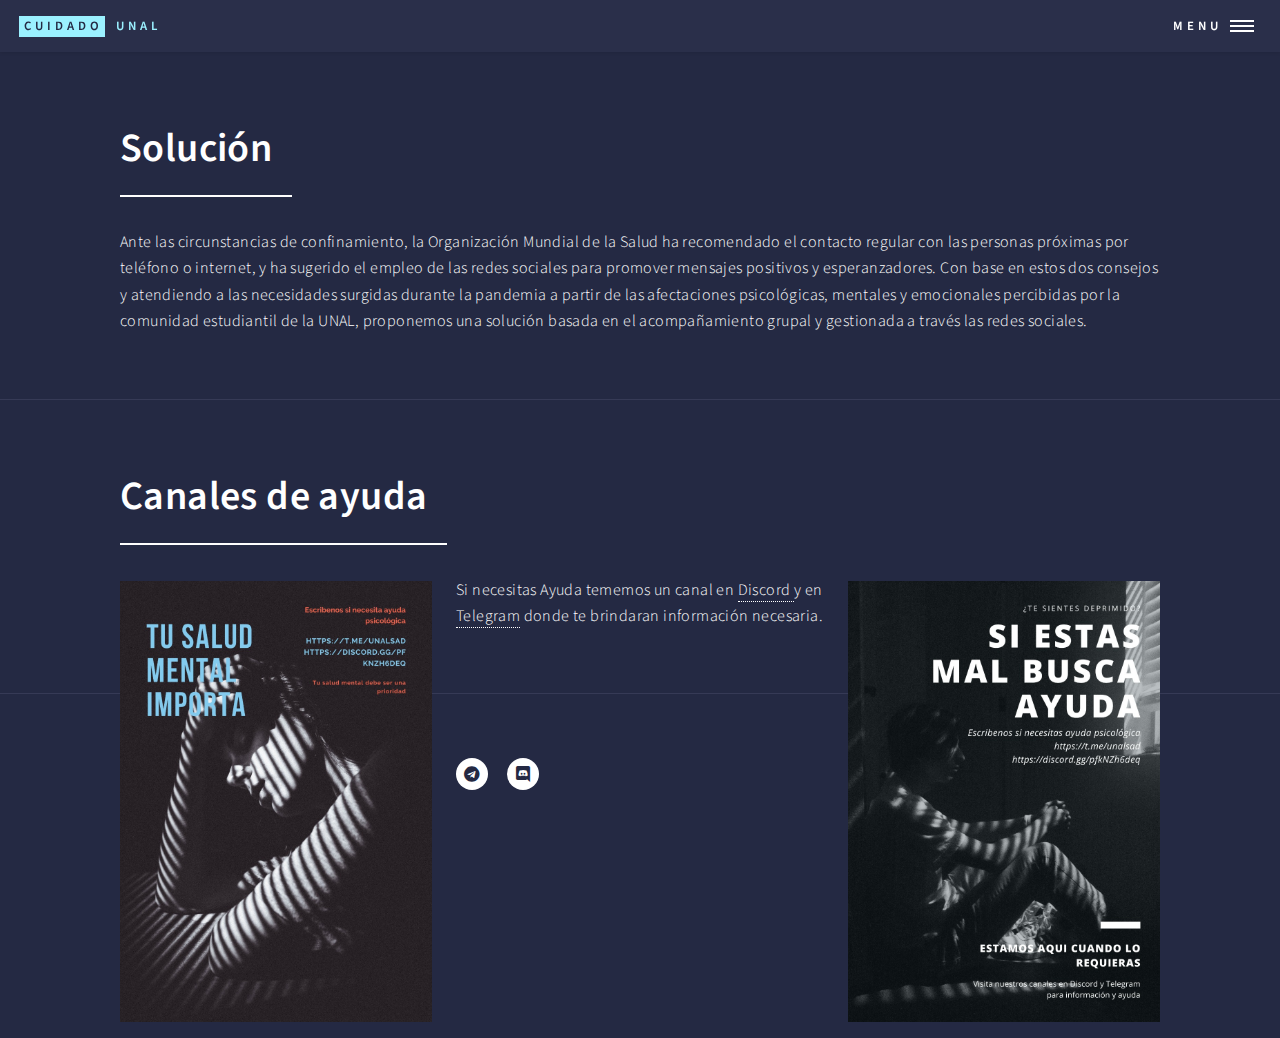
==== Canales.html @ 755522c3 "hola" ====
<!DOCTYPE html>
<!--
	Forty by HTML5 UP
	html5up.net | @ajlkn
	Free for personal and commercial use under the CCA 3.0 license (html5up.net/license)
-->
<html>
  <head>
    <title>Solución</title>
    <meta charset="utf-8" />
    <meta
      name="viewport"
      content="width=device-width, initial-scale=1, user-scalable=no"
    />
    <link rel="stylesheet" href="assets/css/main.css" />
    <noscript
      ><link rel="stylesheet" href="assets/css/noscript.css"
    /></noscript>
  </head>
  <body class="is-preload">
    <!-- Wrapper -->
    <div id="wrapper">
      <!-- Header -->
      <header id="header">
		<a href="index.html" class="logo"
		><strong>Cuidado</strong> <span>Unal</span></a
	  >
        <nav>
          <a href="#menu">Menu</a>
        </nav>
      </header>

        <!-- Menu -->
		<nav id="menu">
			<ul class="links">
			  <ul class="links">
				<li><a href="index.html">Inicio</a></li>
				<li><a href="proyecto.html">Proyecto</a></li>
				<li><a href="Practicas.html">Buenas Practicas</a></li>
				<li><a href="Canales.html">Canales de Ayuda</a></li>
				<li><a href="Infografias.html">Infografias</a></li>
			  </ul>
			</ul>
		  </nav>

      <!-- Main -->
      <div id="main" class="alt">


		
						<!-- One -->
						<section id="one">
							<div class="inner">
								<header class="major">
									<h1>Solución</h1>
								</header>
								
								<p>Ante las circunstancias de confinamiento, la Organización Mundial de la Salud ha recomendado el contacto regular con las personas próximas por teléfono o internet, y ha sugerido el empleo de las redes sociales para promover mensajes positivos y esperanzadores. Con base en estos dos consejos y atendiendo a las necesidades surgidas durante la pandemia a partir de las afectaciones psicológicas, mentales y emocionales percibidas por la comunidad estudiantil de la UNAL, proponemos una solución basada en el acompañamiento grupal y gestionada a través las redes sociales.</p>
							
							</div>
						</section>
        <!-- One -->
        <section id="one">
          <div class="inner">
            <header class="major">
              <h1>Canales de ayuda</h1>
            </header>
				<span class="image left"
				  ><img src="images/canal1.jpeg" alt=""
				/></span>
				<span class="image right"
				  ><img src="images/canal2.jpeg" alt=""
				/></span>
			
			
            <p>
             Si necesitas Ayuda tememos un canal en  <a href="https://discord.gg/pfkNZh6deq">Discord </a>y en <a href="https://t.me/unalsad "">Telegram</a>  donde te brindaran información necesaria.
            </p>
		</div>
		</section>
      </div>

      <!-- Footer -->
      <footer id="footer">
        <div class="inner">
          <ul class="icons">
            <li>
              <a href="https://t.me/unalsad" class="icon brands alt fa-telegram"
                ><span class="label">Telegram/span></a
              >
            </li>
            <li>
              <a href="https://discord.gg/pfkNZh6deq" class="icon brands alt fa-discord"
                ><span class="label">fa-discord</span></a
              >
            </li>
           
          </ul>
          
        </div>
      </footer>


    <!-- Scripts -->
    <script src="assets/js/jquery.min.js"></script>
    <script src="assets/js/jquery.scrolly.min.js"></script>
    <script src="assets/js/jquery.scrollex.min.js"></script>
    <script src="assets/js/browser.min.js"></script>
    <script src="assets/js/breakpoints.min.js"></script>
    <script src="assets/js/util.js"></script>
    <script src="assets/js/main.js"></script>
  </body>
</html>
---- assets/css/main.css ----
@import url(fontawesome-all.min.css);
@import url("https://fonts.googleapis.com/css?family=Source+Sans+Pro:300,300italic,600,600italic");

/*
	Forty by HTML5 UP
	html5up.net | @ajlkn
	Free for personal and commercial use under the CCA 3.0 license (html5up.net/license)
*/

html,
body,
div,
span,
applet,
object,
iframe,
h1,
h2,
h3,
h4,
h5,
h6,
p,
blockquote,
pre,
a,
abbr,
acronym,
address,
big,
cite,
code,
del,
dfn,
em,
img,
ins,
kbd,
q,
s,
samp,
small,
strike,
strong,
sub,
sup,
tt,
var,
b,
u,
i,
center,
dl,
dt,
dd,
ol,
ul,
li,
fieldset,
form,
label,
legend,
table,
caption,
tbody,
tfoot,
thead,
tr,
th,
td,
article,
aside,
canvas,
details,
embed,
figure,
figcaption,
footer,
header,
hgroup,
menu,
nav,
output,
ruby,
section,
summary,
time,
mark,
audio,
video {
  margin: 0;
  padding: 0;
  border: 0;
  font-size: 100%;
  font: inherit;
  vertical-align: baseline;
}

article,
aside,
details,
figcaption,
figure,
footer,
header,
hgroup,
menu,
nav,
section {
  display: block;
}

body {
  line-height: 1;
}

ol,
ul {
  list-style: none;
}

blockquote,
q {
  quotes: none;
}

blockquote:before,
blockquote:after,
q:before,
q:after {
  content: "";
  content: none;
}

table {
  border-collapse: collapse;
  border-spacing: 0;
}

body {
  -webkit-text-size-adjust: none;
}

mark {
  background-color: transparent;
  color: inherit;
}

input::-moz-focus-inner {
  border: 0;
  padding: 0;
}

input,
select,
textarea {
  -moz-appearance: none;
  -webkit-appearance: none;
  -ms-appearance: none;
  appearance: none;
}

/* Basic */

@-ms-viewport {
  width: device-width;
}

body {
  -ms-overflow-style: scrollbar;
}

@media screen and (max-width: 480px) {
  html,
  body {
    min-width: 320px;
  }
}

html {
  box-sizing: border-box;
}

*,
*:before,
*:after {
  box-sizing: inherit;
}

body {
  background: #242943;
}

body.is-preload *,
body.is-preload *:before,
body.is-preload *:after {
  -moz-animation: none !important;
  -webkit-animation: none !important;
  -ms-animation: none !important;
  animation: none !important;
  -moz-transition: none !important;
  -webkit-transition: none !important;
  -ms-transition: none !important;
  transition: none !important;
}

/* Type */

body,
input,
select,
textarea {
  color: #ffffff;
  font-family: "Source Sans Pro", Helvetica, sans-serif;
  font-size: 17pt;
  font-weight: 300;
  letter-spacing: 0.025em;
  line-height: 1.65;
}

@media screen and (max-width: 1680px) {
  body,
  input,
  select,
  textarea {
    font-size: 14pt;
  }
}

@media screen and (max-width: 1280px) {
  body,
  input,
  select,
  textarea {
    font-size: 12pt;
  }
}

@media screen and (max-width: 360px) {
  body,
  input,
  select,
  textarea {
    font-size: 11pt;
  }
}

a {
  -moz-transition: color 0.2s ease-in-out, border-bottom-color 0.2s ease-in-out;
  -webkit-transition: color 0.2s ease-in-out,
    border-bottom-color 0.2s ease-in-out;
  -ms-transition: color 0.2s ease-in-out, border-bottom-color 0.2s ease-in-out;
  transition: color 0.2s ease-in-out, border-bottom-color 0.2s ease-in-out;
  border-bottom: dotted 1px;
  color: inherit;
  text-decoration: none;
}

a:hover {
  border-bottom-color: transparent;
  color: #9bf1ff !important;
}

a:active {
  color: #53e3fb !important;
}

strong,
b {
  color: #ffffff;
  font-weight: 600;
}

em,
i {
  font-style: italic;
}

p {
  margin: 0 0 2em 0;
}

h1,
h2,
h3,
h4,
h5,
h6 {
  color: #ffffff;
  font-weight: 600;
  line-height: 1.65;
  margin: 0 0 1em 0;
}

h1 a,
h2 a,
h3 a,
h4 a,
h5 a,
h6 a {
  color: inherit;
  border-bottom: 0;
}

h1 {
  font-size: 2.5em;
}

h2 {
  font-size: 1.75em;
}

h3 {
  font-size: 1.35em;
}

h4 {
  font-size: 1.1em;
}

h5 {
  font-size: 0.9em;
}

h6 {
  font-size: 0.7em;
}

@media screen and (max-width: 736px) {
  h1 {
    font-size: 2em;
  }

  h2 {
    font-size: 1.5em;
  }

  h3 {
    font-size: 1.25em;
  }
}

sub {
  font-size: 0.8em;
  position: relative;
  top: 0.5em;
}

sup {
  font-size: 0.8em;
  position: relative;
  top: -0.5em;
}

blockquote {
  border-left: solid 4px rgba(212, 212, 255, 0.1);
  font-style: italic;
  margin: 0 0 2em 0;
  padding: 0.5em 0 0.5em 2em;
}

code {
  background: rgba(212, 212, 255, 0.035);
  font-family: "Courier New", monospace;
  font-size: 0.9em;
  margin: 0 0.25em;
  padding: 0.25em 0.65em;
}

pre {
  -webkit-overflow-scrolling: touch;
  font-family: "Courier New", monospace;
  font-size: 0.9em;
  margin: 0 0 2em 0;
}

pre code {
  display: block;
  line-height: 1.75;
  padding: 1em 1.5em;
  overflow-x: auto;
}

hr {
  border: 0;
  border-bottom: solid 1px rgba(212, 212, 255, 0.1);
  margin: 2em 0;
}

hr.major {
  margin: 3em 0;
}

.align-left {
  text-align: left;
}

.align-center {
  text-align: center;
}

.align-right {
  text-align: right;
}

/* Row */

.row {
  display: flex;
  flex-wrap: wrap;
  box-sizing: border-box;
  align-items: stretch;
}

.row > * {
  box-sizing: border-box;
}

.row.gtr-uniform > * > :last-child {
  margin-bottom: 0;
}

.row.aln-left {
  justify-content: flex-start;
}

.row.aln-center {
  justify-content: center;
}

.row.aln-right {
  justify-content: flex-end;
}

.row.aln-top {
  align-items: flex-start;
}

.row.aln-middle {
  align-items: center;
}

.row.aln-bottom {
  align-items: flex-end;
}

.row > .imp {
  order: -1;
}

.row > .col-1 {
  width: 8.33333%;
}

.row > .off-1 {
  margin-left: 8.33333%;
}

.row > .col-2 {
  width: 16.66667%;
}

.row > .off-2 {
  margin-left: 16.66667%;
}

.row > .col-3 {
  width: 25%;
}

.row > .off-3 {
  margin-left: 25%;
}

.row > .col-4 {
  width: 33.33333%;
}

.row > .off-4 {
  margin-left: 33.33333%;
}

.row > .col-5 {
  width: 41.66667%;
}

.row > .off-5 {
  margin-left: 41.66667%;
}

.row > .col-6 {
  width: 50%;
}

.row > .off-6 {
  margin-left: 50%;
}

.row > .col-7 {
  width: 58.33333%;
}

.row > .off-7 {
  margin-left: 58.33333%;
}

.row > .col-8 {
  width: 66.66667%;
}

.row > .off-8 {
  margin-left: 66.66667%;
}

.row > .col-9 {
  width: 75%;
}

.row > .off-9 {
  margin-left: 75%;
}

.row > .col-10 {
  width: 83.33333%;
}

.row > .off-10 {
  margin-left: 83.33333%;
}

.row > .col-11 {
  width: 91.66667%;
}

.row > .off-11 {
  margin-left: 91.66667%;
}

.row > .col-12 {
  width: 100%;
}

.row > .off-12 {
  margin-left: 100%;
}

.row.gtr-0 {
  margin-top: 0;
  margin-left: 0em;
}

.row.gtr-0 > * {
  padding: 0 0 0 0em;
}

.row.gtr-0.gtr-uniform {
  margin-top: 0em;
}

.row.gtr-0.gtr-uniform > * {
  padding-top: 0em;
}

.row.gtr-25 {
  margin-top: 0;
  margin-left: -0.5em;
}

.row.gtr-25 > * {
  padding: 0 0 0 0.5em;
}

.row.gtr-25.gtr-uniform {
  margin-top: -0.5em;
}

.row.gtr-25.gtr-uniform > * {
  padding-top: 0.5em;
}

.row.gtr-50 {
  margin-top: 0;
  margin-left: -1em;
}

.row.gtr-50 > * {
  padding: 0 0 0 1em;
}

.row.gtr-50.gtr-uniform {
  margin-top: -1em;
}

.row.gtr-50.gtr-uniform > * {
  padding-top: 1em;
}

.row {
  margin-top: 0;
  margin-left: -2em;
}

.row > * {
  padding: 0 0 0 2em;
}

.row.gtr-uniform {
  margin-top: -2em;
}

.row.gtr-uniform > * {
  padding-top: 2em;
}

.row.gtr-150 {
  margin-top: 0;
  margin-left: -3em;
}

.row.gtr-150 > * {
  padding: 0 0 0 3em;
}

.row.gtr-150.gtr-uniform {
  margin-top: -3em;
}

.row.gtr-150.gtr-uniform > * {
  padding-top: 3em;
}

.row.gtr-200 {
  margin-top: 0;
  margin-left: -4em;
}

.row.gtr-200 > * {
  padding: 0 0 0 4em;
}

.row.gtr-200.gtr-uniform {
  margin-top: -4em;
}

.row.gtr-200.gtr-uniform > * {
  padding-top: 4em;
}

@media screen and (max-width: 1680px) {
  .row {
    display: flex;
    flex-wrap: wrap;
    box-sizing: border-box;
    align-items: stretch;
  }

  .row > * {
    box-sizing: border-box;
  }

  .row.gtr-uniform > * > :last-child {
    margin-bottom: 0;
  }

  .row.aln-left {
    justify-content: flex-start;
  }

  .row.aln-center {
    justify-content: center;
  }

  .row.aln-right {
    justify-content: flex-end;
  }

  .row.aln-top {
    align-items: flex-start;
  }

  .row.aln-middle {
    align-items: center;
  }

  .row.aln-bottom {
    align-items: flex-end;
  }

  .row > .imp-xlarge {
    order: -1;
  }

  .row > .col-1-xlarge {
    width: 8.33333%;
  }

  .row > .off-1-xlarge {
    margin-left: 8.33333%;
  }

  .row > .col-2-xlarge {
    width: 16.66667%;
  }

  .row > .off-2-xlarge {
    margin-left: 16.66667%;
  }

  .row > .col-3-xlarge {
    width: 25%;
  }

  .row > .off-3-xlarge {
    margin-left: 25%;
  }

  .row > .col-4-xlarge {
    width: 33.33333%;
  }

  .row > .off-4-xlarge {
    margin-left: 33.33333%;
  }

  .row > .col-5-xlarge {
    width: 41.66667%;
  }

  .row > .off-5-xlarge {
    margin-left: 41.66667%;
  }

  .row > .col-6-xlarge {
    width: 50%;
  }

  .row > .off-6-xlarge {
    margin-left: 50%;
  }

  .row > .col-7-xlarge {
    width: 58.33333%;
  }

  .row > .off-7-xlarge {
    margin-left: 58.33333%;
  }

  .row > .col-8-xlarge {
    width: 66.66667%;
  }

  .row > .off-8-xlarge {
    margin-left: 66.66667%;
  }

  .row > .col-9-xlarge {
    width: 75%;
  }

  .row > .off-9-xlarge {
    margin-left: 75%;
  }

  .row > .col-10-xlarge {
    width: 83.33333%;
  }

  .row > .off-10-xlarge {
    margin-left: 83.33333%;
  }

  .row > .col-11-xlarge {
    width: 91.66667%;
  }

  .row > .off-11-xlarge {
    margin-left: 91.66667%;
  }

  .row > .col-12-xlarge {
    width: 100%;
  }

  .row > .off-12-xlarge {
    margin-left: 100%;
  }

  .row.gtr-0 {
    margin-top: 0;
    margin-left: 0em;
  }

  .row.gtr-0 > * {
    padding: 0 0 0 0em;
  }

  .row.gtr-0.gtr-uniform {
    margin-top: 0em;
  }

  .row.gtr-0.gtr-uniform > * {
    padding-top: 0em;
  }

  .row.gtr-25 {
    margin-top: 0;
    margin-left: -0.5em;
  }

  .row.gtr-25 > * {
    padding: 0 0 0 0.5em;
  }

  .row.gtr-25.gtr-uniform {
    margin-top: -0.5em;
  }

  .row.gtr-25.gtr-uniform > * {
    padding-top: 0.5em;
  }

  .row.gtr-50 {
    margin-top: 0;
    margin-left: -1em;
  }

  .row.gtr-50 > * {
    padding: 0 0 0 1em;
  }

  .row.gtr-50.gtr-uniform {
    margin-top: -1em;
  }

  .row.gtr-50.gtr-uniform > * {
    padding-top: 1em;
  }

  .row {
    margin-top: 0;
    margin-left: -2em;
  }

  .row > * {
    padding: 0 0 0 2em;
  }

  .row.gtr-uniform {
    margin-top: -2em;
  }

  .row.gtr-uniform > * {
    padding-top: 2em;
  }

  .row.gtr-150 {
    margin-top: 0;
    margin-left: -3em;
  }

  .row.gtr-150 > * {
    padding: 0 0 0 3em;
  }

  .row.gtr-150.gtr-uniform {
    margin-top: -3em;
  }

  .row.gtr-150.gtr-uniform > * {
    padding-top: 3em;
  }

  .row.gtr-200 {
    margin-top: 0;
    margin-left: -4em;
  }

  .row.gtr-200 > * {
    padding: 0 0 0 4em;
  }

  .row.gtr-200.gtr-uniform {
    margin-top: -4em;
  }

  .row.gtr-200.gtr-uniform > * {
    padding-top: 4em;
  }
}

@media screen and (max-width: 1280px) {
  .row {
    display: flex;
    flex-wrap: wrap;
    box-sizing: border-box;
    align-items: stretch;
  }

  .row > * {
    box-sizing: border-box;
  }

  .row.gtr-uniform > * > :last-child {
    margin-bottom: 0;
  }

  .row.aln-left {
    justify-content: flex-start;
  }

  .row.aln-center {
    justify-content: center;
  }

  .row.aln-right {
    justify-content: flex-end;
  }

  .row.aln-top {
    align-items: flex-start;
  }

  .row.aln-middle {
    align-items: center;
  }

  .row.aln-bottom {
    align-items: flex-end;
  }

  .row > .imp-large {
    order: -1;
  }

  .row > .col-1-large {
    width: 8.33333%;
  }

  .row > .off-1-large {
    margin-left: 8.33333%;
  }

  .row > .col-2-large {
    width: 16.66667%;
  }

  .row > .off-2-large {
    margin-left: 16.66667%;
  }

  .row > .col-3-large {
    width: 25%;
  }

  .row > .off-3-large {
    margin-left: 25%;
  }

  .row > .col-4-large {
    width: 33.33333%;
  }

  .row > .off-4-large {
    margin-left: 33.33333%;
  }

  .row > .col-5-large {
    width: 41.66667%;
  }

  .row > .off-5-large {
    margin-left: 41.66667%;
  }

  .row > .col-6-large {
    width: 50%;
  }

  .row > .off-6-large {
    margin-left: 50%;
  }

  .row > .col-7-large {
    width: 58.33333%;
  }

  .row > .off-7-large {
    margin-left: 58.33333%;
  }

  .row > .col-8-large {
    width: 66.66667%;
  }

  .row > .off-8-large {
    margin-left: 66.66667%;
  }

  .row > .col-9-large {
    width: 75%;
  }

  .row > .off-9-large {
    margin-left: 75%;
  }

  .row > .col-10-large {
    width: 83.33333%;
  }

  .row > .off-10-large {
    margin-left: 83.33333%;
  }

  .row > .col-11-large {
    width: 91.66667%;
  }

  .row > .off-11-large {
    margin-left: 91.66667%;
  }

  .row > .col-12-large {
    width: 100%;
  }

  .row > .off-12-large {
    margin-left: 100%;
  }

  .row.gtr-0 {
    margin-top: 0;
    margin-left: 0em;
  }

  .row.gtr-0 > * {
    padding: 0 0 0 0em;
  }

  .row.gtr-0.gtr-uniform {
    margin-top: 0em;
  }

  .row.gtr-0.gtr-uniform > * {
    padding-top: 0em;
  }

  .row.gtr-25 {
    margin-top: 0;
    margin-left: -0.375em;
  }

  .row.gtr-25 > * {
    padding: 0 0 0 0.375em;
  }

  .row.gtr-25.gtr-uniform {
    margin-top: -0.375em;
  }

  .row.gtr-25.gtr-uniform > * {
    padding-top: 0.375em;
  }

  .row.gtr-50 {
    margin-top: 0;
    margin-left: -0.75em;
  }

  .row.gtr-50 > * {
    padding: 0 0 0 0.75em;
  }

  .row.gtr-50.gtr-uniform {
    margin-top: -0.75em;
  }

  .row.gtr-50.gtr-uniform > * {
    padding-top: 0.75em;
  }

  .row {
    margin-top: 0;
    margin-left: -1.5em;
  }

  .row > * {
    padding: 0 0 0 1.5em;
  }

  .row.gtr-uniform {
    margin-top: -1.5em;
  }

  .row.gtr-uniform > * {
    padding-top: 1.5em;
  }

  .row.gtr-150 {
    margin-top: 0;
    margin-left: -2.25em;
  }

  .row.gtr-150 > * {
    padding: 0 0 0 2.25em;
  }

  .row.gtr-150.gtr-uniform {
    margin-top: -2.25em;
  }

  .row.gtr-150.gtr-uniform > * {
    padding-top: 2.25em;
  }

  .row.gtr-200 {
    margin-top: 0;
    margin-left: -3em;
  }

  .row.gtr-200 > * {
    padding: 0 0 0 3em;
  }

  .row.gtr-200.gtr-uniform {
    margin-top: -3em;
  }

  .row.gtr-200.gtr-uniform > * {
    padding-top: 3em;
  }
}

@media screen and (max-width: 980px) {
  .row {
    display: flex;
    flex-wrap: wrap;
    box-sizing: border-box;
    align-items: stretch;
  }

  .row > * {
    box-sizing: border-box;
  }

  .row.gtr-uniform > * > :last-child {
    margin-bottom: 0;
  }

  .row.aln-left {
    justify-content: flex-start;
  }

  .row.aln-center {
    justify-content: center;
  }

  .row.aln-right {
    justify-content: flex-end;
  }

  .row.aln-top {
    align-items: flex-start;
  }

  .row.aln-middle {
    align-items: center;
  }

  .row.aln-bottom {
    align-items: flex-end;
  }

  .row > .imp-medium {
    order: -1;
  }

  .row > .col-1-medium {
    width: 8.33333%;
  }

  .row > .off-1-medium {
    margin-left: 8.33333%;
  }

  .row > .col-2-medium {
    width: 16.66667%;
  }

  .row > .off-2-medium {
    margin-left: 16.66667%;
  }

  .row > .col-3-medium {
    width: 25%;
  }

  .row > .off-3-medium {
    margin-left: 25%;
  }

  .row > .col-4-medium {
    width: 33.33333%;
  }

  .row > .off-4-medium {
    margin-left: 33.33333%;
  }

  .row > .col-5-medium {
    width: 41.66667%;
  }

  .row > .off-5-medium {
    margin-left: 41.66667%;
  }

  .row > .col-6-medium {
    width: 50%;
  }

  .row > .off-6-medium {
    margin-left: 50%;
  }

  .row > .col-7-medium {
    width: 58.33333%;
  }

  .row > .off-7-medium {
    margin-left: 58.33333%;
  }

  .row > .col-8-medium {
    width: 66.66667%;
  }

  .row > .off-8-medium {
    margin-left: 66.66667%;
  }

  .row > .col-9-medium {
    width: 75%;
  }

  .row > .off-9-medium {
    margin-left: 75%;
  }

  .row > .col-10-medium {
    width: 83.33333%;
  }

  .row > .off-10-medium {
    margin-left: 83.33333%;
  }

  .row > .col-11-medium {
    width: 91.66667%;
  }

  .row > .off-11-medium {
    margin-left: 91.66667%;
  }

  .row > .col-12-medium {
    width: 100%;
  }

  .row > .off-12-medium {
    margin-left: 100%;
  }

  .row.gtr-0 {
    margin-top: 0;
    margin-left: 0em;
  }

  .row.gtr-0 > * {
    padding: 0 0 0 0em;
  }

  .row.gtr-0.gtr-uniform {
    margin-top: 0em;
  }

  .row.gtr-0.gtr-uniform > * {
    padding-top: 0em;
  }

  .row.gtr-25 {
    margin-top: 0;
    margin-left: -0.375em;
  }

  .row.gtr-25 > * {
    padding: 0 0 0 0.375em;
  }

  .row.gtr-25.gtr-uniform {
    margin-top: -0.375em;
  }

  .row.gtr-25.gtr-uniform > * {
    padding-top: 0.375em;
  }

  .row.gtr-50 {
    margin-top: 0;
    margin-left: -0.75em;
  }

  .row.gtr-50 > * {
    padding: 0 0 0 0.75em;
  }

  .row.gtr-50.gtr-uniform {
    margin-top: -0.75em;
  }

  .row.gtr-50.gtr-uniform > * {
    padding-top: 0.75em;
  }

  .row {
    margin-top: 0;
    margin-left: -1.5em;
  }

  .row > * {
    padding: 0 0 0 1.5em;
  }

  .row.gtr-uniform {
    margin-top: -1.5em;
  }

  .row.gtr-uniform > * {
    padding-top: 1.5em;
  }

  .row.gtr-150 {
    margin-top: 0;
    margin-left: -2.25em;
  }

  .row.gtr-150 > * {
    padding: 0 0 0 2.25em;
  }

  .row.gtr-150.gtr-uniform {
    margin-top: -2.25em;
  }

  .row.gtr-150.gtr-uniform > * {
    padding-top: 2.25em;
  }

  .row.gtr-200 {
    margin-top: 0;
    margin-left: -3em;
  }

  .row.gtr-200 > * {
    padding: 0 0 0 3em;
  }

  .row.gtr-200.gtr-uniform {
    margin-top: -3em;
  }

  .row.gtr-200.gtr-uniform > * {
    padding-top: 3em;
  }
}

@media screen and (max-width: 736px) {
  .row {
    display: flex;
    flex-wrap: wrap;
    box-sizing: border-box;
    align-items: stretch;
  }

  .row > * {
    box-sizing: border-box;
  }

  .row.gtr-uniform > * > :last-child {
    margin-bottom: 0;
  }

  .row.aln-left {
    justify-content: flex-start;
  }

  .row.aln-center {
    justify-content: center;
  }

  .row.aln-right {
    justify-content: flex-end;
  }

  .row.aln-top {
    align-items: flex-start;
  }

  .row.aln-middle {
    align-items: center;
  }

  .row.aln-bottom {
    align-items: flex-end;
  }

  .row > .imp-small {
    order: -1;
  }

  .row > .col-1-small {
    width: 8.33333%;
  }

  .row > .off-1-small {
    margin-left: 8.33333%;
  }

  .row > .col-2-small {
    width: 16.66667%;
  }

  .row > .off-2-small {
    margin-left: 16.66667%;
  }

  .row > .col-3-small {
    width: 25%;
  }

  .row > .off-3-small {
    margin-left: 25%;
  }

  .row > .col-4-small {
    width: 33.33333%;
  }

  .row > .off-4-small {
    margin-left: 33.33333%;
  }

  .row > .col-5-small {
    width: 41.66667%;
  }

  .row > .off-5-small {
    margin-left: 41.66667%;
  }

  .row > .col-6-small {
    width: 50%;
  }

  .row > .off-6-small {
    margin-left: 50%;
  }

  .row > .col-7-small {
    width: 58.33333%;
  }

  .row > .off-7-small {
    margin-left: 58.33333%;
  }

  .row > .col-8-small {
    width: 66.66667%;
  }

  .row > .off-8-small {
    margin-left: 66.66667%;
  }

  .row > .col-9-small {
    width: 75%;
  }

  .row > .off-9-small {
    margin-left: 75%;
  }

  .row > .col-10-small {
    width: 83.33333%;
  }

  .row > .off-10-small {
    margin-left: 83.33333%;
  }

  .row > .col-11-small {
    width: 91.66667%;
  }

  .row > .off-11-small {
    margin-left: 91.66667%;
  }

  .row > .col-12-small {
    width: 100%;
  }

  .row > .off-12-small {
    margin-left: 100%;
  }

  .row.gtr-0 {
    margin-top: 0;
    margin-left: 0em;
  }

  .row.gtr-0 > * {
    padding: 0 0 0 0em;
  }

  .row.gtr-0.gtr-uniform {
    margin-top: 0em;
  }

  .row.gtr-0.gtr-uniform > * {
    padding-top: 0em;
  }

  .row.gtr-25 {
    margin-top: 0;
    margin-left: -0.3125em;
  }

  .row.gtr-25 > * {
    padding: 0 0 0 0.3125em;
  }

  .row.gtr-25.gtr-uniform {
    margin-top: -0.3125em;
  }

  .row.gtr-25.gtr-uniform > * {
    padding-top: 0.3125em;
  }

  .row.gtr-50 {
    margin-top: 0;
    margin-left: -0.625em;
  }

  .row.gtr-50 > * {
    padding: 0 0 0 0.625em;
  }

  .row.gtr-50.gtr-uniform {
    margin-top: -0.625em;
  }

  .row.gtr-50.gtr-uniform > * {
    padding-top: 0.625em;
  }

  .row {
    margin-top: 0;
    margin-left: -1.25em;
  }

  .row > * {
    padding: 0 0 0 1.25em;
  }

  .row.gtr-uniform {
    margin-top: -1.25em;
  }

  .row.gtr-uniform > * {
    padding-top: 1.25em;
  }

  .row.gtr-150 {
    margin-top: 0;
    margin-left: -1.875em;
  }

  .row.gtr-150 > * {
    padding: 0 0 0 1.875em;
  }

  .row.gtr-150.gtr-uniform {
    margin-top: -1.875em;
  }

  .row.gtr-150.gtr-uniform > * {
    padding-top: 1.875em;
  }

  .row.gtr-200 {
    margin-top: 0;
    margin-left: -2.5em;
  }

  .row.gtr-200 > * {
    padding: 0 0 0 2.5em;
  }

  .row.gtr-200.gtr-uniform {
    margin-top: -2.5em;
  }

  .row.gtr-200.gtr-uniform > * {
    padding-top: 2.5em;
  }
}

@media screen and (max-width: 480px) {
  .row {
    display: flex;
    flex-wrap: wrap;
    box-sizing: border-box;
    align-items: stretch;
  }

  .row > * {
    box-sizing: border-box;
  }

  .row.gtr-uniform > * > :last-child {
    margin-bottom: 0;
  }

  .row.aln-left {
    justify-content: flex-start;
  }

  .row.aln-center {
    justify-content: center;
  }

  .row.aln-right {
    justify-content: flex-end;
  }

  .row.aln-top {
    align-items: flex-start;
  }

  .row.aln-middle {
    align-items: center;
  }

  .row.aln-bottom {
    align-items: flex-end;
  }

  .row > .imp-xsmall {
    order: -1;
  }

  .row > .col-1-xsmall {
    width: 8.33333%;
  }

  .row > .off-1-xsmall {
    margin-left: 8.33333%;
  }

  .row > .col-2-xsmall {
    width: 16.66667%;
  }

  .row > .off-2-xsmall {
    margin-left: 16.66667%;
  }

  .row > .col-3-xsmall {
    width: 25%;
  }

  .row > .off-3-xsmall {
    margin-left: 25%;
  }

  .row > .col-4-xsmall {
    width: 33.33333%;
  }

  .row > .off-4-xsmall {
    margin-left: 33.33333%;
  }

  .row > .col-5-xsmall {
    width: 41.66667%;
  }

  .row > .off-5-xsmall {
    margin-left: 41.66667%;
  }

  .row > .col-6-xsmall {
    width: 50%;
  }

  .row > .off-6-xsmall {
    margin-left: 50%;
  }

  .row > .col-7-xsmall {
    width: 58.33333%;
  }

  .row > .off-7-xsmall {
    margin-left: 58.33333%;
  }

  .row > .col-8-xsmall {
    width: 66.66667%;
  }

  .row > .off-8-xsmall {
    margin-left: 66.66667%;
  }

  .row > .col-9-xsmall {
    width: 75%;
  }

  .row > .off-9-xsmall {
    margin-left: 75%;
  }

  .row > .col-10-xsmall {
    width: 83.33333%;
  }

  .row > .off-10-xsmall {
    margin-left: 83.33333%;
  }

  .row > .col-11-xsmall {
    width: 91.66667%;
  }

  .row > .off-11-xsmall {
    margin-left: 91.66667%;
  }

  .row > .col-12-xsmall {
    width: 100%;
  }

  .row > .off-12-xsmall {
    margin-left: 100%;
  }

  .row.gtr-0 {
    margin-top: 0;
    margin-left: 0em;
  }

  .row.gtr-0 > * {
    padding: 0 0 0 0em;
  }

  .row.gtr-0.gtr-uniform {
    margin-top: 0em;
  }

  .row.gtr-0.gtr-uniform > * {
    padding-top: 0em;
  }

  .row.gtr-25 {
    margin-top: 0;
    margin-left: -0.3125em;
  }

  .row.gtr-25 > * {
    padding: 0 0 0 0.3125em;
  }

  .row.gtr-25.gtr-uniform {
    margin-top: -0.3125em;
  }

  .row.gtr-25.gtr-uniform > * {
    padding-top: 0.3125em;
  }

  .row.gtr-50 {
    margin-top: 0;
    margin-left: -0.625em;
  }

  .row.gtr-50 > * {
    padding: 0 0 0 0.625em;
  }

  .row.gtr-50.gtr-uniform {
    margin-top: -0.625em;
  }

  .row.gtr-50.gtr-uniform > * {
    padding-top: 0.625em;
  }

  .row {
    margin-top: 0;
    margin-left: -1.25em;
  }

  .row > * {
    padding: 0 0 0 1.25em;
  }

  .row.gtr-uniform {
    margin-top: -1.25em;
  }

  .row.gtr-uniform > * {
    padding-top: 1.25em;
  }

  .row.gtr-150 {
    margin-top: 0;
    margin-left: -1.875em;
  }

  .row.gtr-150 > * {
    padding: 0 0 0 1.875em;
  }

  .row.gtr-150.gtr-uniform {
    margin-top: -1.875em;
  }

  .row.gtr-150.gtr-uniform > * {
    padding-top: 1.875em;
  }

  .row.gtr-200 {
    margin-top: 0;
    margin-left: -2.5em;
  }

  .row.gtr-200 > * {
    padding: 0 0 0 2.5em;
  }

  .row.gtr-200.gtr-uniform {
    margin-top: -2.5em;
  }

  .row.gtr-200.gtr-uniform > * {
    padding-top: 2.5em;
  }
}

/* Section/Article */

section.special,
article.special {
  text-align: center;
}

header.major {
  width: -moz-max-content;
  width: -webkit-max-content;
  width: -ms-max-content;
  width: max-content;
  margin-bottom: 2em;
}

header.major > :first-child {
  margin-bottom: 0;
  width: calc(100% + 0.5em);
}

header.major > :first-child:after {
  content: "";
  background-color: #ffffff;
  display: block;
  height: 2px;
  margin: 0.325em 0 0.5em 0;
  width: 100%;
}

header.major > p {
  font-size: 0.7em;
  font-weight: 600;
  letter-spacing: 0.25em;
  margin-bottom: 0;
  text-transform: uppercase;
}

body.is-ie header.major > :first-child:after {
  max-width: 9em;
}

body.is-ie header.major > h1:after {
  max-width: 100% !important;
}

@media screen and (max-width: 736px) {
  header.major > p br {
    display: none;
  }
}

/* Form */

form {
  margin: 0 0 2em 0;
}

form > :last-child {
  margin-bottom: 0;
}

form > .fields {
  display: -moz-flex;
  display: -webkit-flex;
  display: -ms-flex;
  display: flex;
  -moz-flex-wrap: wrap;
  -webkit-flex-wrap: wrap;
  -ms-flex-wrap: wrap;
  flex-wrap: wrap;
  width: calc(100% + 3em);
  margin: -1.5em 0 2em -1.5em;
}

form > .fields > .field {
  -moz-flex-grow: 0;
  -webkit-flex-grow: 0;
  -ms-flex-grow: 0;
  flex-grow: 0;
  -moz-flex-shrink: 0;
  -webkit-flex-shrink: 0;
  -ms-flex-shrink: 0;
  flex-shrink: 0;
  padding: 1.5em 0 0 1.5em;
  width: calc(100% - 1.5em);
}

form > .fields > .field.half {
  width: calc(50% - 0.75em);
}

form > .fields > .field.third {
  width: calc(100% / 3 - 0.5em);
}

form > .fields > .field.quarter {
  width: calc(25% - 0.375em);
}

@media screen and (max-width: 480px) {
  form > .fields {
    width: calc(100% + 3em);
    margin: -1.5em 0 2em -1.5em;
  }

  form > .fields > .field {
    padding: 1.5em 0 0 1.5em;
    width: calc(100% - 1.5em);
  }

  form > .fields > .field.half {
    width: calc(100% - 1.5em);
  }

  form > .fields > .field.third {
    width: calc(100% - 1.5em);
  }

  form > .fields > .field.quarter {
    width: calc(100% - 1.5em);
  }
}

label {
  color: #ffffff;
  display: block;
  font-size: 0.8em;
  font-weight: 600;
  letter-spacing: 0.25em;
  margin: 0 0 1em 0;
  text-transform: uppercase;
}

input[type="text"],
input[type="password"],
input[type="email"],
input[type="tel"],
input[type="search"],
input[type="url"],
select,
textarea {
  -moz-appearance: none;
  -webkit-appearance: none;
  -ms-appearance: none;
  appearance: none;
  background: rgba(212, 212, 255, 0.035);
  border: none;
  border-radius: 0;
  color: inherit;
  display: block;
  outline: 0;
  padding: 0 1em;
  text-decoration: none;
  width: 100%;
}

input[type="text"]:invalid,
input[type="password"]:invalid,
input[type="email"]:invalid,
input[type="tel"]:invalid,
input[type="search"]:invalid,
input[type="url"]:invalid,
select:invalid,
textarea:invalid {
  box-shadow: none;
}

input[type="text"]:focus,
input[type="password"]:focus,
input[type="email"]:focus,
input[type="tel"]:focus,
input[type="search"]:focus,
input[type="url"]:focus,
select:focus,
textarea:focus {
  border-color: #9bf1ff;
  box-shadow: 0 0 0 2px #9bf1ff;
}

select {
  background-image: url("data:image/svg+xml;charset=utf8,%3Csvg xmlns='http://www.w3.org/2000/svg' width='40' height='40' preserveAspectRatio='none' viewBox='0 0 40 40'%3E%3Cpath d='M9.4,12.3l10.4,10.4l10.4-10.4c0.2-0.2,0.5-0.4,0.9-0.4c0.3,0,0.6,0.1,0.9,0.4l3.3,3.3c0.2,0.2,0.4,0.5,0.4,0.9 c0,0.4-0.1,0.6-0.4,0.9L20.7,31.9c-0.2,0.2-0.5,0.4-0.9,0.4c-0.3,0-0.6-0.1-0.9-0.4L4.3,17.3c-0.2-0.2-0.4-0.5-0.4-0.9 c0-0.4,0.1-0.6,0.4-0.9l3.3-3.3c0.2-0.2,0.5-0.4,0.9-0.4S9.1,12.1,9.4,12.3z' fill='rgba(212, 212, 255, 0.1)' /%3E%3C/svg%3E");
  background-size: 1.25rem;
  background-repeat: no-repeat;
  background-position: calc(100% - 1rem) center;
  height: 2.75em;
  padding-right: 2.75em;
  text-overflow: ellipsis;
}

select option {
  color: #ffffff;
  background: #242943;
}

select:focus::-ms-value {
  background-color: transparent;
}

select::-ms-expand {
  display: none;
}

input[type="text"],
input[type="password"],
input[type="email"],
input[type="tel"],
input[type="search"],
input[type="url"],
select {
  height: 2.75em;
}

textarea {
  padding: 0.75em 1em;
}

input[type="checkbox"],
input[type="radio"] {
  -moz-appearance: none;
  -webkit-appearance: none;
  -ms-appearance: none;
  appearance: none;
  display: block;
  float: left;
  margin-right: -2em;
  opacity: 0;
  width: 1em;
  z-index: -1;
}

input[type="checkbox"] + label,
input[type="radio"] + label {
  text-decoration: none;
  color: #ffffff;
  cursor: pointer;
  display: inline-block;
  font-weight: 300;
  padding-left: 2.65em;
  padding-right: 0.75em;
  position: relative;
}

input[type="checkbox"] + label:before,
input[type="radio"] + label:before {
  -moz-osx-font-smoothing: grayscale;
  -webkit-font-smoothing: antialiased;
  display: inline-block;
  font-style: normal;
  font-variant: normal;
  text-rendering: auto;
  line-height: 1;
  text-transform: none !important;
  font-family: "Font Awesome 5 Free";
  font-weight: 900;
}

input[type="checkbox"] + label:before,
input[type="radio"] + label:before {
  background: rgba(212, 212, 255, 0.035);
  content: "";
  display: inline-block;
  font-size: 0.8em;
  height: 2.0625em;
  left: 0;
  letter-spacing: 0;
  line-height: 2.0625em;
  position: absolute;
  text-align: center;
  top: 0;
  width: 2.0625em;
}

input[type="checkbox"]:checked + label:before,
input[type="radio"]:checked + label:before {
  background: #ffffff;
  border-color: #9bf1ff;
  content: "\f00c";
  color: #242943;
}

input[type="checkbox"]:focus + label:before,
input[type="radio"]:focus + label:before {
  box-shadow: 0 0 0 2px #9bf1ff;
}

input[type="radio"] + label:before {
  border-radius: 100%;
}

::-webkit-input-placeholder {
  color: rgba(244, 244, 255, 0.2) !important;
  opacity: 1;
}

:-moz-placeholder {
  color: rgba(244, 244, 255, 0.2) !important;
  opacity: 1;
}

::-moz-placeholder {
  color: rgba(244, 244, 255, 0.2) !important;
  opacity: 1;
}

:-ms-input-placeholder {
  color: rgba(244, 244, 255, 0.2) !important;
  opacity: 1;
}

/* Box */

.box {
  border: solid 1px rgba(212, 212, 255, 0.1);
  margin-bottom: 2em;
  padding: 1.5em;
}

.box > :last-child,
.box > :last-child > :last-child,
.box > :last-child > :last-child > :last-child {
  margin-bottom: 0;
}

.box.alt {
  border: 0;
  border-radius: 0;
  padding: 0;
}

/* Icon */

.icon {
  text-decoration: none;
  border-bottom: none;
  position: relative;
}

.icon:before {
  -moz-osx-font-smoothing: grayscale;
  -webkit-font-smoothing: antialiased;
  display: inline-block;
  font-style: normal;
  font-variant: normal;
  text-rendering: auto;
  line-height: 1;
  text-transform: none !important;
  font-family: "Font Awesome 5 Free";
  font-weight: 400;
}

.icon > .label {
  display: none;
}

.icon:before {
  line-height: inherit;
}

.icon.solid:before {
  font-weight: 900;
}

.icon.brands:before {
  font-family: "Font Awesome 5 Brands";
}

.icon.alt:before {
  background-color: #ffffff;
  border-radius: 100%;
  color: #242943;
  display: inline-block;
  height: 2em;
  line-height: 2em;
  text-align: center;
  width: 2em;
}

a.icon.alt:before {
  -moz-transition: background-color 0.2s ease-in-out;
  -webkit-transition: background-color 0.2s ease-in-out;
  -ms-transition: background-color 0.2s ease-in-out;
  transition: background-color 0.2s ease-in-out;
}

a.icon.alt:hover:before {
  background-color: #6fc3df;
}

a.icon.alt:active:before {
  background-color: #37a6cb;
}

/* Image */

.image {
  border: 0;
  display: inline-block;
  position: relative;
}

.image img {
  display: block;
}

.image.left,
.image.right {
  max-width: 30%;
}

.image.left img,
.image.right img {
  width: 100%;
}

.image.left {
  float: left;
  margin: 0 1.5em 1.25em 0;
  top: 0.25em;
}

.image.right {
  float: right;
  margin: 0 0 1.25em 1.5em;
  top: 0.25em;
}

.image.fit {
  display: block;
  margin: 0 0 2em 0;
  width: 100%;
}

.image.fit img {
  width: 100%;
}

.image.main {
  display: block;
  margin: 2.5em 0;
  width: 100%;
}

.image.main img {
  width: 100%;
}

@media screen and (max-width: 736px) {
  .image.main {
    margin: 1.5em 0;
  }
}

/* List */

ol {
  list-style: decimal;
  margin: 0 0 2em 0;
  padding-left: 1.25em;
}

ol li {
  padding-left: 0.25em;
}

ul {
  list-style: disc;
  margin: 0 0 2em 0;
  padding-left: 1em;
}

ul li {
  padding-left: 0.5em;
}

ul.alt {
  list-style: none;
  padding-left: 0;
}

ul.alt li {
  border-top: solid 1px rgba(212, 212, 255, 0.1);
  padding: 0.5em 0;
}

ul.alt li:first-child {
  border-top: 0;
  padding-top: 0;
}

dl {
  margin: 0 0 2em 0;
}

dl dt {
  display: block;
  font-weight: 600;
  margin: 0 0 1em 0;
}

dl dd {
  margin-left: 2em;
}

/* Actions */

ul.actions {
  display: -moz-flex;
  display: -webkit-flex;
  display: -ms-flex;
  display: flex;
  cursor: default;
  list-style: none;
  margin-left: -1em;
  padding-left: 0;
}

ul.actions li {
  padding: 0 0 0 1em;
  vertical-align: middle;
}

ul.actions.special {
  -moz-justify-content: center;
  -webkit-justify-content: center;
  -ms-justify-content: center;
  justify-content: center;
  width: 100%;
  margin-left: 0;
}

ul.actions.special li:first-child {
  padding-left: 0;
}

ul.actions.stacked {
  -moz-flex-direction: column;
  -webkit-flex-direction: column;
  -ms-flex-direction: column;
  flex-direction: column;
  margin-left: 0;
}

ul.actions.stacked li {
  padding: 1.3em 0 0 0;
}

ul.actions.stacked li:first-child {
  padding-top: 0;
}

ul.actions.fit {
  width: calc(100% + 1em);
}

ul.actions.fit li {
  -moz-flex-grow: 1;
  -webkit-flex-grow: 1;
  -ms-flex-grow: 1;
  flex-grow: 1;
  -moz-flex-shrink: 1;
  -webkit-flex-shrink: 1;
  -ms-flex-shrink: 1;
  flex-shrink: 1;
  width: 100%;
}

ul.actions.fit li > * {
  width: 100%;
}

ul.actions.fit.stacked {
  width: 100%;
}

/* Icons */

ul.icons {
  cursor: default;
  list-style: none;
  padding-left: 0;
}

ul.icons li {
  display: inline-block;
  padding: 0 1em 0 0;
}

ul.icons li:last-child {
  padding-right: 0;
}

@media screen and (max-width: 736px) {
  ul.icons li {
    padding: 0 0.75em 0 0;
  }
}

/* Pagination */

ul.pagination {
  cursor: default;
  list-style: none;
  padding-left: 0;
}

ul.pagination li {
  display: inline-block;
  padding-left: 0;
  vertical-align: middle;
}

ul.pagination li > .page {
  -moz-transition: background-color 0.2s ease-in-out, color 0.2s ease-in-out;
  -webkit-transition: background-color 0.2s ease-in-out, color 0.2s ease-in-out;
  -ms-transition: background-color 0.2s ease-in-out, color 0.2s ease-in-out;
  transition: background-color 0.2s ease-in-out, color 0.2s ease-in-out;
  border-bottom: 0;
  display: inline-block;
  font-size: 0.8em;
  font-weight: 600;
  height: 1.5em;
  line-height: 1.5em;
  margin: 0 0.125em;
  min-width: 1.5em;
  padding: 0 0.5em;
  text-align: center;
}

ul.pagination li > .page.active {
  background-color: #ffffff;
  color: #242943;
}

ul.pagination li > .page.active:hover {
  background-color: #9bf1ff;
  color: #242943 !important;
}

ul.pagination li > .page.active:active {
  background-color: #53e3fb;
}

ul.pagination li:first-child {
  padding-right: 0.75em;
}

ul.pagination li:last-child {
  padding-left: 0.75em;
}

@media screen and (max-width: 480px) {
  ul.pagination li:nth-child(n + 2):nth-last-child(n + 2) {
    display: none;
  }

  ul.pagination li:first-child {
    padding-right: 0;
  }
}

/* Table */

.table-wrapper {
  -webkit-overflow-scrolling: touch;
  overflow-x: auto;
}

table {
  margin: 0 0 2em 0;
  width: 100%;
}

table tbody tr {
  border: solid 1px rgba(212, 212, 255, 0.1);
  border-left: 0;
  border-right: 0;
}

table tbody tr:nth-child(2n + 1) {
  background-color: rgba(212, 212, 255, 0.035);
}

table td {
  padding: 0.75em 0.75em;
}

table th {
  color: #ffffff;
  font-size: 0.9em;
  font-weight: 600;
  padding: 0 0.75em 0.75em 0.75em;
  text-align: left;
}

table thead {
  border-bottom: solid 2px rgba(212, 212, 255, 0.1);
}

table tfoot {
  border-top: solid 2px rgba(212, 212, 255, 0.1);
}

table.alt {
  border-collapse: separate;
}

table.alt tbody tr td {
  border: solid 1px rgba(212, 212, 255, 0.1);
  border-left-width: 0;
  border-top-width: 0;
}

table.alt tbody tr td:first-child {
  border-left-width: 1px;
}

table.alt tbody tr:first-child td {
  border-top-width: 1px;
}

table.alt thead {
  border-bottom: 0;
}

table.alt tfoot {
  border-top: 0;
}

/* Button */

input[type="submit"],
input[type="reset"],
input[type="button"],
button,
.button {
  -moz-appearance: none;
  -webkit-appearance: none;
  -ms-appearance: none;
  appearance: none;
  -moz-transition: background-color 0.2s ease-in-out,
    box-shadow 0.2s ease-in-out, color 0.2s ease-in-out;
  -webkit-transition: background-color 0.2s ease-in-out,
    box-shadow 0.2s ease-in-out, color 0.2s ease-in-out;
  -ms-transition: background-color 0.2s ease-in-out, box-shadow 0.2s ease-in-out,
    color 0.2s ease-in-out;
  transition: background-color 0.2s ease-in-out, box-shadow 0.2s ease-in-out,
    color 0.2s ease-in-out;
  background-color: transparent;
  border: 0;
  border-radius: 0;
  box-shadow: inset 0 0 0 2px #ffffff;
  color: #ffffff;
  cursor: pointer;
  display: inline-block;
  font-size: 0.8em;
  font-weight: 600;
  height: 3.5em;
  letter-spacing: 0.25em;
  line-height: 3.5em;
  padding: 0 1.75em;
  text-align: center;
  text-decoration: none;
  text-transform: uppercase;
  white-space: nowrap;
}

input[type="submit"]:hover,
input[type="submit"]:active,
input[type="reset"]:hover,
input[type="reset"]:active,
input[type="button"]:hover,
input[type="button"]:active,
button:hover,
button:active,
.button:hover,
.button:active {
  box-shadow: inset 0 0 0 2px #9bf1ff;
  color: #9bf1ff;
}

input[type="submit"]:active,
input[type="reset"]:active,
input[type="button"]:active,
button:active,
.button:active {
  background-color: rgba(155, 241, 255, 0.1);
  box-shadow: inset 0 0 0 2px #53e3fb;
  color: #53e3fb;
}

input[type="submit"].icon:before,
input[type="reset"].icon:before,
input[type="button"].icon:before,
button.icon:before,
.button.icon:before {
  margin-right: 0.5em;
}

input[type="submit"].fit,
input[type="reset"].fit,
input[type="button"].fit,
button.fit,
.button.fit {
  width: 100%;
}

input[type="submit"].small,
input[type="reset"].small,
input[type="button"].small,
button.small,
.button.small {
  font-size: 0.6em;
}

input[type="submit"].large,
input[type="reset"].large,
input[type="button"].large,
button.large,
.button.large {
  font-size: 1.25em;
  height: 3em;
  line-height: 3em;
}

input[type="submit"].next,
input[type="reset"].next,
input[type="button"].next,
button.next,
.button.next {
  padding-right: 4.5em;
  position: relative;
}

input[type="submit"].next:before,
input[type="submit"].next:after,
input[type="reset"].next:before,
input[type="reset"].next:after,
input[type="button"].next:before,
input[type="button"].next:after,
button.next:before,
button.next:after,
.button.next:before,
.button.next:after {
  -moz-transition: opacity 0.2s ease-in-out;
  -webkit-transition: opacity 0.2s ease-in-out;
  -ms-transition: opacity 0.2s ease-in-out;
  transition: opacity 0.2s ease-in-out;
  background-position: center right;
  background-repeat: no-repeat;
  background-size: 36px 24px;
  content: "";
  display: block;
  height: 100%;
  position: absolute;
  right: 1.5em;
  top: 0;
  vertical-align: middle;
  width: 36px;
}

input[type="submit"].next:before,
input[type="reset"].next:before,
input[type="button"].next:before,
button.next:before,
.button.next:before {
  background-image: url("data:image/svg+xml;charset=utf8,%3Csvg xmlns='http://www.w3.org/2000/svg' xmlns:xlink='http://www.w3.org/1999/xlink' width='36px' height='24px' viewBox='0 0 36 24' zoomAndPan='disable'%3E%3Cstyle%3Eline %7B stroke: %23ffffff%3B stroke-width: 2px%3B %7D%3C/style%3E%3Cline x1='0' y1='12' x2='34' y2='12' /%3E%3Cline x1='25' y1='4' x2='34' y2='12.5' /%3E%3Cline x1='25' y1='20' x2='34' y2='11.5' /%3E%3C/svg%3E");
}

input[type="submit"].next:after,
input[type="reset"].next:after,
input[type="button"].next:after,
button.next:after,
.button.next:after {
  background-image: url("data:image/svg+xml;charset=utf8,%3Csvg xmlns='http://www.w3.org/2000/svg' xmlns:xlink='http://www.w3.org/1999/xlink' width='36px' height='24px' viewBox='0 0 36 24' zoomAndPan='disable'%3E%3Cstyle%3Eline %7B stroke: %239bf1ff%3B stroke-width: 2px%3B %7D%3C/style%3E%3Cline x1='0' y1='12' x2='34' y2='12' /%3E%3Cline x1='25' y1='4' x2='34' y2='12.5' /%3E%3Cline x1='25' y1='20' x2='34' y2='11.5' /%3E%3C/svg%3E");
  opacity: 0;
  z-index: 1;
}

input[type="submit"].next:hover:after,
input[type="submit"].next:active:after,
input[type="reset"].next:hover:after,
input[type="reset"].next:active:after,
input[type="button"].next:hover:after,
input[type="button"].next:active:after,
button.next:hover:after,
button.next:active:after,
.button.next:hover:after,
.button.next:active:after {
  opacity: 1;
}

@media screen and (max-width: 1280px) {
  input[type="submit"].next,
  input[type="reset"].next,
  input[type="button"].next,
  button.next,
  .button.next {
    padding-right: 5em;
  }
}

input[type="submit"].primary,
input[type="reset"].primary,
input[type="button"].primary,
button.primary,
.button.primary {
  background-color: #ffffff;
  box-shadow: none;
  color: #242943;
}

input[type="submit"].primary:hover,
input[type="submit"].primary:active,
input[type="reset"].primary:hover,
input[type="reset"].primary:active,
input[type="button"].primary:hover,
input[type="button"].primary:active,
button.primary:hover,
button.primary:active,
.button.primary:hover,
.button.primary:active {
  background-color: #9bf1ff;
  color: #242943 !important;
}

input[type="submit"].primary:active,
input[type="reset"].primary:active,
input[type="button"].primary:active,
button.primary:active,
.button.primary:active {
  background-color: #53e3fb;
}

input[type="submit"].disabled,
input[type="submit"]:disabled,
input[type="reset"].disabled,
input[type="reset"]:disabled,
input[type="button"].disabled,
input[type="button"]:disabled,
button.disabled,
button:disabled,
.button.disabled,
.button:disabled {
  pointer-events: none;
  cursor: default;
  opacity: 0.25;
}

/* Tiles */

.tiles {
  display: -moz-flex;
  display: -webkit-flex;
  display: -ms-flex;
  display: flex;
  -moz-flex-wrap: wrap;
  -webkit-flex-wrap: wrap;
  -ms-flex-wrap: wrap;
  flex-wrap: wrap;
  border-top: 0 !important;
}

.tiles + * {
  border-top: 0 !important;
}

.tiles article {
  -moz-align-items: center;
  -webkit-align-items: center;
  -ms-align-items: center;
  align-items: center;
  display: -moz-flex;
  display: -webkit-flex;
  display: -ms-flex;
  display: flex;
  -moz-transition: -moz-transform 0.25s ease, opacity 0.25s ease,
    -moz-filter 1s ease, -webkit-filter 1s ease;
  -webkit-transition: -webkit-transform 0.25s ease, opacity 0.25s ease,
    -webkit-filter 1s ease, -webkit-filter 1s ease;
  -ms-transition: -ms-transform 0.25s ease, opacity 0.25s ease,
    -ms-filter 1s ease, -webkit-filter 1s ease;
  transition: transform 0.25s ease, opacity 0.25s ease, filter 1s ease,
    -webkit-filter 1s ease;
  padding: 4em 4em 2em 4em;
  background-position: center;
  background-repeat: no-repeat;
  background-size: cover;
  cursor: default;
  height: 40vh;
  max-height: 40em;
  min-height: 23em;
  overflow: hidden;
  position: relative;
  width: 40%;
}

.tiles article .image {
  display: none;
}

.tiles article header {
  position: relative;
  z-index: 3;
}

.tiles article h3 {
  font-size: 1.75em;
}

.tiles article h3 a:hover {
  color: inherit !important;
}

.tiles article .link.primary {
  border: 0;
  height: 100%;
  left: 0;
  position: absolute;
  top: 0;
  width: 100%;
  z-index: 4;
}

.tiles article:before {
  -moz-transition: opacity 0.5s ease;
  -webkit-transition: opacity 0.5s ease;
  -ms-transition: opacity 0.5s ease;
  transition: opacity 0.5s ease;
  bottom: 0;
  content: "";
  display: block;
  height: 100%;
  left: 0;
  opacity: 0.85;
  position: absolute;
  width: 100%;
  z-index: 2;
}

.tiles article:after {
  background-color: rgba(36, 41, 67, 0.25);
  content: "";
  display: block;
  height: 100%;
  left: 0;
  position: absolute;
  top: 0;
  width: 100%;
  z-index: 1;
}

.tiles article:hover:before {
  opacity: 0;
}

.tiles article.is-transitioning {
  -moz-transform: scale(0.95);
  -webkit-transform: scale(0.95);
  -ms-transform: scale(0.95);
  transform: scale(0.95);
  -moz-filter: blur(0.5em);
  -webkit-filter: blur(0.5em);
  -ms-filter: blur(0.5em);
  filter: blur(0.5em);
  opacity: 0;
}

.tiles article:nth-child(4n - 1),
.tiles article:nth-child(4n - 2) {
  width: 60%;
}

.tiles article:nth-child(6n - 5):before {
  background-color: #6fc3df;
}

.tiles article:nth-child(6n - 4):before {
  background-color: #8d82c4;
}

.tiles article:nth-child(6n - 3):before {
  background-color: #ec8d81;
}

.tiles article:nth-child(6n - 2):before {
  background-color: #e7b788;
}

.tiles article:nth-child(6n - 1):before {
  background-color: #8ea9e8;
}

.tiles article:nth-child(6n):before {
  background-color: #87c5a4;
}

@media screen and (max-width: 1280px) {
  .tiles article {
    padding: 4em 3em 2em 3em;
    height: 30vh;
    max-height: 30em;
    min-height: 20em;
  }
}

@media screen and (max-width: 980px) {
  .tiles article {
    width: 50% !important;
  }
}

@media screen and (max-width: 736px) {
  .tiles article {
    padding: 3em 1.5em 1em 1.5em;
    height: 16em;
    max-height: none;
    min-height: 0;
  }

  .tiles article h3 {
    font-size: 1.5em;
  }
}

@media screen and (max-width: 480px) {
  .tiles {
    display: block;
  }

  .tiles article {
    height: 20em;
    width: 100% !important;
  }
}

/* Contact Method */

.contact-method {
  margin: 0 0 2em 0;
  padding-left: 3.25em;
  position: relative;
}

.contact-method .icon {
  left: 0;
  position: absolute;
  top: 0;
}

.contact-method h3 {
  margin: 0 0 0.5em 0;
}

/* Spotlights */

.spotlights {
  border-top: 0 !important;
}

.spotlights + * {
  border-top: 0 !important;
}

.spotlights > section {
  display: -moz-flex;
  display: -webkit-flex;
  display: -ms-flex;
  display: flex;
  -moz-flex-direction: row;
  -webkit-flex-direction: row;
  -ms-flex-direction: row;
  flex-direction: row;
  background-color: #2e3450;
}

.spotlights > section > .image {
  background-position: center center;
  background-size: cover;
  border-radius: 0;
  display: block;
  position: relative;
  width: 30%;
}

.spotlights > section > .image img {
  border-radius: 0;
  display: block;
  width: 100%;
}

.spotlights > section > .image:before {
  background: rgba(36, 41, 67, 0.9);
  content: "";
  display: block;
  height: 100%;
  left: 0;
  opacity: 0;
  position: absolute;
  top: 0;
  width: 100%;
}

.spotlights > section > .content {
  display: -moz-flex;
  display: -webkit-flex;
  display: -ms-flex;
  display: flex;
  -moz-flex-direction: column;
  -webkit-flex-direction: column;
  -ms-flex-direction: column;
  flex-direction: column;
  -moz-justify-content: center;
  -webkit-justify-content: center;
  -ms-justify-content: center;
  justify-content: center;
  -moz-align-items: center;
  -webkit-align-items: center;
  -ms-align-items: center;
  align-items: center;
  padding: 2em 3em 0.1em 3em;
  width: 70%;
}

.spotlights > section > .content > .inner {
  margin: 0 auto;
  max-width: 100%;
  width: 65em;
}

.spotlights > section:nth-child(2n) {
  -moz-flex-direction: row-reverse;
  -webkit-flex-direction: row-reverse;
  -ms-flex-direction: row-reverse;
  flex-direction: row-reverse;
  background-color: #333856;
}

.spotlights > section:nth-child(2n) > .content {
  -moz-align-items: -moz-flex-end;
  -webkit-align-items: -webkit-flex-end;
  -ms-align-items: -ms-flex-end;
  align-items: flex-end;
}

@media screen and (max-width: 1680px) {
  .spotlights > section > .image {
    width: 40%;
  }

  .spotlights > section > .content {
    width: 60%;
  }
}

@media screen and (max-width: 1280px) {
  .spotlights > section > .image {
    width: 45%;
  }

  .spotlights > section > .content {
    width: 55%;
  }
}

@media screen and (max-width: 980px) {
  .spotlights > section {
    display: block;
  }

  .spotlights > section > .image {
    width: 100%;
  }

  .spotlights > section > .content {
    padding: 4em 3em 2em 3em;
    width: 100%;
  }
}

@media screen and (max-width: 736px) {
  .spotlights > section > .content {
    padding: 3em 1.5em 1em 1.5em;
  }
}

/* Header */

@-moz-keyframes reveal-header {
  0% {
    top: -4em;
    opacity: 0;
  }

  100% {
    top: 0;
    opacity: 1;
  }
}

@-webkit-keyframes reveal-header {
  0% {
    top: -4em;
    opacity: 0;
  }

  100% {
    top: 0;
    opacity: 1;
  }
}

@-ms-keyframes reveal-header {
  0% {
    top: -4em;
    opacity: 0;
  }

  100% {
    top: 0;
    opacity: 1;
  }
}

@keyframes reveal-header {
  0% {
    top: -4em;
    opacity: 0;
  }

  100% {
    top: 0;
    opacity: 1;
  }
}

#header {
  display: -moz-flex;
  display: -webkit-flex;
  display: -ms-flex;
  display: flex;
  background-color: #2a2f4a;
  box-shadow: 0 0 0.25em 0 rgba(0, 0, 0, 0.15);
  cursor: default;
  font-weight: 600;
  height: 3.25em;
  left: 0;
  letter-spacing: 0.25em;
  line-height: 3.25em;
  margin: 0;
  position: fixed;
  text-transform: uppercase;
  top: 0;
  width: 100%;
  z-index: 10000;
}

#header .logo {
  border: 0;
  display: inline-block;
  font-size: 0.8em;
  height: inherit;
  line-height: inherit;
  padding: 0 1.5em;
}

#header .logo strong {
  -moz-transition: background-color 0.2s ease-in-out, color 0.2s ease-in-out;
  -webkit-transition: background-color 0.2s ease-in-out, color 0.2s ease-in-out;
  -ms-transition: background-color 0.2s ease-in-out, color 0.2s ease-in-out;
  transition: background-color 0.2s ease-in-out, color 0.2s ease-in-out;
  background-color: #ffffff;
  color: #242943;
  display: inline-block;
  line-height: 1.65em;
  margin-right: 0.325em;
  padding: 0 0.125em 0 0.375em;
}

#header .logo:hover strong {
  background-color: #9bf1ff;
}

#header .logo:active strong {
  background-color: #53e3fb;
}

#header nav {
  display: -moz-flex;
  display: -webkit-flex;
  display: -ms-flex;
  display: flex;
  -moz-justify-content: -moz-flex-end;
  -webkit-justify-content: -webkit-flex-end;
  -ms-justify-content: -ms-flex-end;
  justify-content: flex-end;
  -moz-flex-grow: 1;
  -webkit-flex-grow: 1;
  -ms-flex-grow: 1;
  flex-grow: 1;
  height: inherit;
  line-height: inherit;
}

#header nav a {
  border: 0;
  display: block;
  font-size: 0.8em;
  height: inherit;
  line-height: inherit;
  padding: 0 0.75em;
  position: relative;
  vertical-align: middle;
}

#header nav a:last-child {
  padding-right: 1.5em;
}

#header nav a[href="#menu"] {
  padding-right: 3.325em !important;
}

#header nav a[href="#menu"]:before,
#header nav a[href="#menu"]:after {
  background-image: url("data:image/svg+xml;charset=utf8,%3Csvg xmlns='http://www.w3.org/2000/svg' width='24' height='32' viewBox='0 0 24 32' preserveAspectRatio='none'%3E%3Cstyle%3Eline %7B stroke-width: 2px%3B stroke: %23ffffff%3B %7D%3C/style%3E%3Cline x1='0' y1='11' x2='24' y2='11' /%3E%3Cline x1='0' y1='21' x2='24' y2='21' /%3E%3Cline x1='0' y1='16' x2='24' y2='16' /%3E%3C/svg%3E");
  background-position: center;
  background-repeat: no-repeat;
  background-size: 24px 32px;
  content: "";
  display: block;
  height: 100%;
  position: absolute;
  right: 1.5em;
  top: 0;
  vertical-align: middle;
  width: 24px;
}

#header nav a[href="#menu"]:after {
  -moz-transition: opacity 0.2s ease-in-out;
  -webkit-transition: opacity 0.2s ease-in-out;
  -ms-transition: opacity 0.2s ease-in-out;
  transition: opacity 0.2s ease-in-out;
  background-image: url("data:image/svg+xml;charset=utf8,%3Csvg xmlns='http://www.w3.org/2000/svg' width='24' height='32' viewBox='0 0 24 32' preserveAspectRatio='none'%3E%3Cstyle%3Eline %7B stroke-width: 2px%3B stroke: %239bf1ff%3B %7D%3C/style%3E%3Cline x1='0' y1='11' x2='24' y2='11' /%3E%3Cline x1='0' y1='21' x2='24' y2='21' /%3E%3Cline x1='0' y1='16' x2='24' y2='16' /%3E%3C/svg%3E");
  opacity: 0;
  z-index: 1;
}

#header nav a[href="#menu"]:hover:after,
#header nav a[href="#menu"]:active:after {
  opacity: 1;
}

#header nav a[href="#menu"]:last-child {
  padding-right: 3.875em !important;
}

#header nav a[href="#menu"]:last-child:before,
#header nav a[href="#menu"]:last-child:after {
  right: 2em;
}

#header.reveal {
  -moz-animation: reveal-header 0.35s ease;
  -webkit-animation: reveal-header 0.35s ease;
  -ms-animation: reveal-header 0.35s ease;
  animation: reveal-header 0.35s ease;
}

#header.alt {
  -moz-transition: opacity 2.5s ease;
  -webkit-transition: opacity 2.5s ease;
  -ms-transition: opacity 2.5s ease;
  transition: opacity 2.5s ease;
  -moz-transition-delay: 0.75s;
  -webkit-transition-delay: 0.75s;
  -ms-transition-delay: 0.75s;
  transition-delay: 0.75s;
  -moz-animation: none;
  -webkit-animation: none;
  -ms-animation: none;
  animation: none;
  background-color: transparent;
  box-shadow: none;
  position: absolute;
}

#header.alt.style1 .logo strong {
  color: #6fc3df;
}

#header.alt.style2 .logo strong {
  color: #8d82c4;
}

#header.alt.style3 .logo strong {
  color: #ec8d81;
}

#header.alt.style4 .logo strong {
  color: #e7b788;
}

#header.alt.style5 .logo strong {
  color: #8ea9e8;
}

#header.alt.style6 .logo strong {
  color: #87c5a4;
}

body.is-preload #header.alt {
  opacity: 0;
}

@media screen and (max-width: 1680px) {
  #header nav a[href="#menu"] {
    padding-right: 3.75em !important;
  }

  #header nav a[href="#menu"]:last-child {
    padding-right: 4.25em !important;
  }
}

@media screen and (max-width: 1280px) {
  #header nav a[href="#menu"] {
    padding-right: 4em !important;
  }

  #header nav a[href="#menu"]:last-child {
    padding-right: 4.5em !important;
  }
}

@media screen and (max-width: 736px) {
  #header {
    height: 2.75em;
    line-height: 2.75em;
  }

  #header .logo {
    padding: 0 1em;
  }

  #header nav a {
    padding: 0 0.5em;
  }

  #header nav a:last-child {
    padding-right: 1em;
  }

  #header nav a[href="#menu"] {
    padding-right: 3.25em !important;
  }

  #header nav a[href="#menu"]:before,
  #header nav a[href="#menu"]:after {
    right: 0.75em;
  }

  #header nav a[href="#menu"]:last-child {
    padding-right: 4em !important;
  }

  #header nav a[href="#menu"]:last-child:before,
  #header nav a[href="#menu"]:last-child:after {
    right: 1.5em;
  }
}

@media screen and (max-width: 480px) {
  #header .logo span {
    display: none;
  }

  #header nav a[href="#menu"] {
    overflow: hidden;
    padding-right: 0 !important;
    text-indent: 5em;
    white-space: nowrap;
    width: 5em;
  }

  #header nav a[href="#menu"]:before,
  #header nav a[href="#menu"]:after {
    right: 0;
    width: inherit;
  }

  #header nav a[href="#menu"]:last-child:before,
  #header nav a[href="#menu"]:last-child:after {
    width: 4em;
    right: 0;
  }
}

/* Banner */

#banner {
  -moz-align-items: center;
  -webkit-align-items: center;
  -ms-align-items: center;
  align-items: center;
  background-image: url("../../images/imagen1.jpeg");
  display: -moz-flex;
  display: -webkit-flex;
  display: -ms-flex;
  display: flex;
  padding: 6em 0 2em 0;
  background-attachment: fixed;
  background-position: center;
  background-repeat: no-repeat;
  background-size: cover;
  border-bottom: 0 !important;
  cursor: default;
  height: 60vh;
  margin-bottom: -3.25em;
  max-height: 32em;
  min-height: 22em;
  position: relative;
  top: -3.25em;
}

#banner:after {
  -moz-transition: opacity 2.5s ease;
  -webkit-transition: opacity 2.5s ease;
  -ms-transition: opacity 2.5s ease;
  transition: opacity 2.5s ease;
  -moz-transition-delay: 0.75s;
  -webkit-transition-delay: 0.75s;
  -ms-transition-delay: 0.75s;
  transition-delay: 0.75s;
  pointer-events: none;
  background-color: #242943;
  content: "";
  display: block;
  height: 100%;
  left: 0;
  opacity: 0.85;
  position: absolute;
  top: 0;
  width: 100%;
  z-index: 1;
}

#banner h1 {
  font-size: 3.25em;
}

#banner > .inner {
  -moz-transition: opacity 1.5s ease, -moz-transform 0.5s ease-out,
    -moz-filter 0.5s ease, -webkit-filter 0.5s ease;
  -webkit-transition: opacity 1.5s ease, -webkit-transform 0.5s ease-out,
    -webkit-filter 0.5s ease, -webkit-filter 0.5s ease;
  -ms-transition: opacity 1.5s ease, -ms-transform 0.5s ease-out,
    -ms-filter 0.5s ease, -webkit-filter 0.5s ease;
  transition: opacity 1.5s ease, transform 0.5s ease-out, filter 0.5s ease,
    -webkit-filter 0.5s ease;
  padding: 0 !important;
  position: relative;
  z-index: 2;
}

#banner > .inner .image {
  display: none;
}

#banner > .inner header {
  width: auto;
}

#banner > .inner header > :first-child {
  width: auto;
}

#banner > .inner header > :first-child:after {
  max-width: 100%;
}

#banner > .inner .content {
  display: -moz-flex;
  display: -webkit-flex;
  display: -ms-flex;
  display: flex;
  -moz-align-items: center;
  -webkit-align-items: center;
  -ms-align-items: center;
  align-items: center;
  margin: 0 0 2em 0;
}

#banner > .inner .content > * {
  margin-right: 1.5em;
  margin-bottom: 0;
}

#banner > .inner .content > :last-child {
  margin-right: 0;
}

#banner > .inner .content p {
  font-size: 0.7em;
  font-weight: 600;
  letter-spacing: 0.25em;
  text-transform: uppercase;
}

#banner.major {
  height: 75vh;
  min-height: 30em;
  max-height: 50em;
}

#banner.major.alt {
  opacity: 0.75;
}

#banner.style1:after {
  background-color: #6fc3df;
}

#banner.style2:after {
  background-color: #8d82c4;
}

#banner.style3:after {
  background-color: #ec8d81;
}

#banner.style4:after {
  background-color: #e7b788;
}

#banner.style5:after {
  background-color: #8ea9e8;
}

#banner.style6:after {
  background-color: #87c5a4;
}

body.is-preload #banner:after {
  opacity: 1;
}

body.is-preload #banner > .inner {
  -moz-filter: blur(0.125em);
  -webkit-filter: blur(0.125em);
  -ms-filter: blur(0.125em);
  filter: blur(0.125em);
  -moz-transform: translateX(-0.5em);
  -webkit-transform: translateX(-0.5em);
  -ms-transform: translateX(-0.5em);
  transform: translateX(-0.5em);
  opacity: 0;
}

@media screen and (max-width: 1280px) {
  #banner {
    background-attachment: scroll;
  }
}

@media screen and (max-width: 736px) {
  #banner {
    padding: 5em 0 1em 0;
    height: auto;
    margin-bottom: -2.75em;
    max-height: none;
    min-height: 0;
    top: -2.75em;
  }

  #banner h1 {
    font-size: 2em;
  }

  #banner > .inner .content {
    display: block;
  }

  #banner > .inner .content > * {
    margin-right: 0;
    margin-bottom: 2em;
  }

  #banner.major {
    height: auto;
    min-height: 0;
    max-height: none;
  }
}

@media screen and (max-width: 480px) {
  #banner {
    padding: 6em 0 2em 0;
  }

  #banner > .inner .content p br {
    display: none;
  }

  #banner.major {
    padding: 8em 0 4em 0;
  }
}

/* Main */

#main {
  background-color: #2a2f4a;
}

#main > * {
  border-top: solid 1px rgba(212, 212, 255, 0.1);
}

#main > *:first-child {
  border-top: 0;
}

#main > * > .inner {
  padding: 4em 0 2em 0;
  margin: 0 auto;
  max-width: 65em;
  width: calc(100% - 6em);
}

@media screen and (max-width: 736px) {
  #main > * > .inner {
    padding: 3em 0 1em 0;
    width: calc(100% - 3em);
  }
}

#main.alt {
  background-color: transparent;
  border-bottom: solid 1px rgba(212, 212, 255, 0.1);
}

/* Contact */

#contact {
  border-bottom: solid 1px rgba(212, 212, 255, 0.1);
  overflow-x: hidden;
}

#contact > .inner {
  display: -moz-flex;
  display: -webkit-flex;
  display: -ms-flex;
  display: flex;
  padding: 0 !important;
}

#contact > .inner > :nth-child(2n - 1) {
  padding: 4em 3em 2em 0;
  border-right: solid 1px rgba(212, 212, 255, 0.1);
  width: 60%;
}

#contact > .inner > :nth-child(2n) {
  padding-left: 3em;
  width: 40%;
}

#contact > .inner > .split {
  padding: 0;
}

#contact > .inner > .split > * {
  padding: 3em 0 1em 3em;
  position: relative;
}

#contact > .inner > .split > *:before {
  border-top: solid 1px rgba(212, 212, 255, 0.1);
  content: "";
  display: block;
  margin-left: -3em;
  position: absolute;
  top: 0;
  width: calc(100vw + 3em);
}

#contact > .inner > .split > :first-child:before {
  display: none;
}

@media screen and (max-width: 980px) {
  #contact > .inner {
    display: block;
  }

  #contact > .inner > :nth-child(2n - 1) {
    padding: 4em 0 2em 0;
    border-right: 0;
    width: 100%;
  }

  #contact > .inner > :nth-child(2n) {
    padding-left: 0;
    width: 100%;
  }

  #contact > .inner > .split > * {
    padding: 3em 0 1em 0;
  }

  #contact > .inner > .split > :first-child:before {
    display: block;
  }
}

@media screen and (max-width: 736px) {
  #contact > .inner > :nth-child(2n - 1) {
    padding: 3em 0 1em 0;
  }
}

/* Footer */

#footer .copyright {
  font-size: 0.8em;
  list-style: none;
  padding-left: 0;
}

#footer .copyright li {
  border-left: solid 1px rgba(212, 212, 255, 0.1);
  color: rgba(244, 244, 255, 0.2);
  display: inline-block;
  line-height: 1;
  margin-left: 1em;
  padding-left: 1em;
}

#footer .copyright li:first-child {
  border-left: 0;
  margin-left: 0;
  padding-left: 0;
}

@media screen and (max-width: 480px) {
  #footer .copyright li {
    display: block;
    border-left: 0;
    margin-left: 0;
    padding-left: 0;
    line-height: inherit;
  }
}

/* Wrapper */

#wrapper {
  -moz-transition: -moz-filter 0.35s ease, -webkit-filter 0.35s ease,
    opacity 0.375s ease-out;
  -webkit-transition: -webkit-filter 0.35s ease, -webkit-filter 0.35s ease,
    opacity 0.375s ease-out;
  -ms-transition: -ms-filter 0.35s ease, -webkit-filter 0.35s ease,
    opacity 0.375s ease-out;
  transition: filter 0.35s ease, -webkit-filter 0.35s ease,
    opacity 0.375s ease-out;
  padding-top: 3.25em;
}

#wrapper.is-transitioning {
  opacity: 0;
}

#wrapper > * > .inner {
  padding: 4em 0 2em 0;
  margin: 0 auto;
  max-width: 65em;
  width: calc(100% - 6em);
}

@media screen and (max-width: 736px) {
  #wrapper > * > .inner {
    padding: 3em 0 1em 0;
    width: calc(100% - 3em);
  }
}

@media screen and (max-width: 736px) {
  #wrapper {
    padding-top: 2.75em;
  }
}

/* Menu */

#menu {
  -moz-transition: -moz-transform 0.35s ease, opacity 0.35s ease,
    visibility 0.35s;
  -webkit-transition: -webkit-transform 0.35s ease, opacity 0.35s ease,
    visibility 0.35s;
  -ms-transition: -ms-transform 0.35s ease, opacity 0.35s ease, visibility 0.35s;
  transition: transform 0.35s ease, opacity 0.35s ease, visibility 0.35s;
  -moz-align-items: center;
  -webkit-align-items: center;
  -ms-align-items: center;
  align-items: center;
  display: -moz-flex;
  display: -webkit-flex;
  display: -ms-flex;
  display: flex;
  -moz-justify-content: center;
  -webkit-justify-content: center;
  -ms-justify-content: center;
  justify-content: center;
  pointer-events: none;
  background: rgba(36, 41, 67, 0.9);
  box-shadow: none;
  height: 100%;
  left: 0;
  opacity: 0;
  overflow: hidden;
  padding: 3em 2em;
  position: fixed;
  top: 0;
  visibility: hidden;
  width: 100%;
  z-index: 10002;
}

#menu .inner {
  -moz-transition: -moz-transform 0.35s ease-out, opacity 0.35s ease,
    visibility 0.35s;
  -webkit-transition: -webkit-transform 0.35s ease-out, opacity 0.35s ease,
    visibility 0.35s;
  -ms-transition: -ms-transform 0.35s ease-out, opacity 0.35s ease,
    visibility 0.35s;
  transition: transform 0.35s ease-out, opacity 0.35s ease, visibility 0.35s;
  -moz-transform: rotateX(20deg);
  -webkit-transform: rotateX(20deg);
  -ms-transform: rotateX(20deg);
  transform: rotateX(20deg);
  -webkit-overflow-scrolling: touch;
  max-width: 100%;
  max-height: 100vh;
  opacity: 0;
  overflow: auto;
  text-align: center;
  visibility: hidden;
  width: 18em;
}

#menu .inner > :first-child {
  margin-top: 2em;
}

#menu .inner > :last-child {
  margin-bottom: 3em;
}

#menu ul {
  margin: 0 0 1em 0;
}

#menu ul.links {
  list-style: none;
  padding: 0;
}

#menu ul.links > li {
  padding: 0;
}

#menu ul.links > li > a:not(.button) {
  border: 0;
  border-top: solid 1px rgba(212, 212, 255, 0.1);
  display: block;
  font-size: 0.8em;
  font-weight: 600;
  letter-spacing: 0.25em;
  line-height: 4em;
  text-decoration: none;
  text-transform: uppercase;
}

#menu ul.links > li > .button {
  display: block;
  margin: 0.5em 0 0 0;
}

#menu ul.links > li:first-child > a:not(.button) {
  border-top: 0 !important;
}

#menu .close {
  -moz-transition: color 0.2s ease-in-out;
  -webkit-transition: color 0.2s ease-in-out;
  -ms-transition: color 0.2s ease-in-out;
  transition: color 0.2s ease-in-out;
  -webkit-tap-highlight-color: rgba(0, 0, 0, 0);
  border: 0;
  cursor: pointer;
  display: block;
  height: 4em;
  line-height: 4em;
  overflow: hidden;
  padding-right: 1.25em;
  position: absolute;
  right: 0;
  text-align: right;
  text-indent: 8em;
  top: 0;
  vertical-align: middle;
  white-space: nowrap;
  width: 8em;
}

#menu .close:before,
#menu .close:after {
  -moz-transition: opacity 0.2s ease-in-out;
  -webkit-transition: opacity 0.2s ease-in-out;
  -ms-transition: opacity 0.2s ease-in-out;
  transition: opacity 0.2s ease-in-out;
  background-position: center;
  background-repeat: no-repeat;
  content: "";
  display: block;
  height: 4em;
  position: absolute;
  right: 0;
  top: 0;
  width: 4em;
}

#menu .close:before {
  background-image: url("data:image/svg+xml;charset=utf8,%3Csvg xmlns='http://www.w3.org/2000/svg' xmlns:xlink='http://www.w3.org/1999/xlink' width='20px' height='20px' viewBox='0 0 20 20' zoomAndPan='disable'%3E%3Cstyle%3Eline %7B stroke: %23ffffff%3B stroke-width: 2%3B %7D%3C/style%3E%3Cline x1='0' y1='0' x2='20' y2='20' /%3E%3Cline x1='20' y1='0' x2='0' y2='20' /%3E%3C/svg%3E");
}

#menu .close:after {
  background-image: url("data:image/svg+xml;charset=utf8,%3Csvg xmlns='http://www.w3.org/2000/svg' xmlns:xlink='http://www.w3.org/1999/xlink' width='20px' height='20px' viewBox='0 0 20 20' zoomAndPan='disable'%3E%3Cstyle%3Eline %7B stroke: %239bf1ff%3B stroke-width: 2%3B %7D%3C/style%3E%3Cline x1='0' y1='0' x2='20' y2='20' /%3E%3Cline x1='20' y1='0' x2='0' y2='20' /%3E%3C/svg%3E");
  opacity: 0;
}

#menu .close:hover:after,
#menu .close:active:after {
  opacity: 1;
}

body.is-ie #menu {
  background: rgba(42, 47, 74, 0.975);
}

body.is-menu-visible #wrapper {
  -moz-filter: blur(0.5em);
  -webkit-filter: blur(0.5em);
  -ms-filter: blur(0.5em);
  filter: blur(0.5em);
}

body.is-menu-visible #menu {
  pointer-events: auto;
  opacity: 1;
  visibility: visible;
}

body.is-menu-visible #menu .inner {
  -moz-transform: none;
  -webkit-transform: none;
  -ms-transform: none;
  transform: none;
  opacity: 1;
  visibility: visible;
}
---- assets/css/noscript.css ----
/*
	Forty by HTML5 UP
	html5up.net | @ajlkn
	Free for personal and commercial use under the CCA 3.0 license (html5up.net/license)
*/

/* Banner */

	body.is-preload #banner:after {
		opacity: 0.85;
	}

	body.is-preload #banner > .inner {
		-moz-filter: none;
		-webkit-filter: none;
		-ms-filter: none;
		filter: none;
		-moz-transform: none;
		-webkit-transform: none;
		-ms-transform: none;
		transform: none;
		opacity: 1;
	}
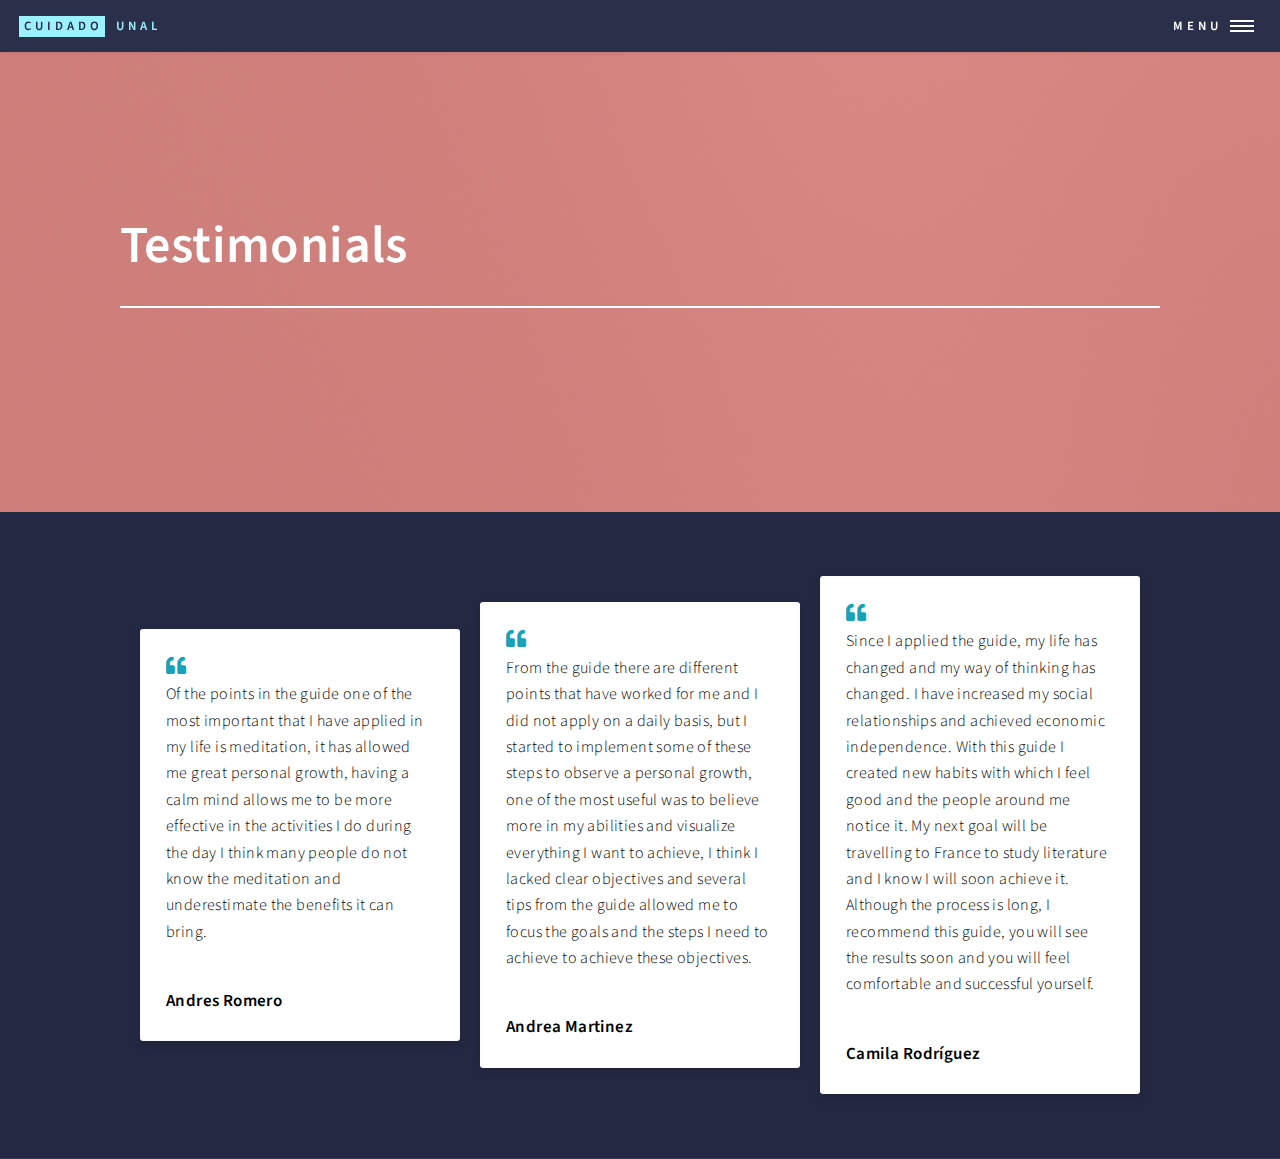
==== commit f7ca580a: "commit" ====
--- a/Canales.html
+++ b/Canales.html
@@ -5,103 +5,161 @@
 	Free for personal and commercial use under the CCA 3.0 license (html5up.net/license)
 -->
 <html>
-  <head>
-    <title>Solución</title>
-    <meta charset="utf-8" />
-    <meta
-      name="viewport"
-      content="width=device-width, initial-scale=1, user-scalable=no"
-    />
-    <link rel="stylesheet" href="assets/css/main.css" />
-    <noscript
-      ><link rel="stylesheet" href="assets/css/noscript.css"
-    /></noscript>
-  </head>
-  <body class="is-preload">
-    <!-- Wrapper -->
-    <div id="wrapper">
-      <!-- Header -->
-      <header id="header">
-		<a href="index.html" class="logo"
-		><strong>Cuidado</strong> <span>Unal</span></a
-	  >
-        <nav>
-          <a href="#menu">Menu</a>
-        </nav>
-      </header>
 
-        <!-- Menu -->
-		<nav id="menu">
-			<ul class="links">
-			  <ul class="links">
-				<li><a href="index.html">Inicio</a></li>
-				<li><a href="proyecto.html">Proyecto</a></li>
-				<li><a href="Practicas.html">Buenas Practicas</a></li>
-				<li><a href="Canales.html">Canales de Ayuda</a></li>
-				<li><a href="Infografias.html">Infografias</a></li>
-			  </ul>
-			</ul>
-		  </nav>
+<head>
+  <title>Testimonials</title>
+  <meta charset="utf-8" />
+  <meta name="viewport" content="width=device-width, initial-scale=1, user-scalable=no" />
+  <link rel="stylesheet" href="assets/css/main.css" />
+  <noscript>
+    <link rel="stylesheet" href="assets/css/noscript.css" />
+  </noscript>
+</head>
 
-      <!-- Main -->
-      <div id="main" class="alt">
+<body class="is-preload">
+  <!-- Wrapper -->
+  <div id="wrapper">
+    <!-- Header -->
+    <header id="header">
+      <a href="index.html" class="logo"><strong>Cuidado</strong> <span>Unal</span></a>
+      <nav>
+        <a href="#menu">Menu</a>
+      </nav>
+    </header>
+
+    <!-- Menu -->
+    <nav id="menu">
+      <ul class="links">
+        <ul class="links">
+          <li><a href="index.html">Inicio</a></li>
+          <li><a href="proyecto.html">Proyecto</a></li>
+          <li><a href="Practicas.html">Buenas Practicas</a></li>
+          <li><a href="Canales.html">Canales de Ayuda</a></li>
+          <li><a href="Infografias.html">Infografias</a></li>
+        </ul>
+      </ul>
+    </nav>
+
+    <section id="banner" class="style3">
+      <div class="inner">
+        <span class="image">
+          <img src="images/pic07.jpg" alt="" />
+        </span>
+        <header class="major">
+          <h1>Testimonials</h1>
+        </header>
+        <div class="content">
+          <p></p>
+        </div>
+      </div>
+    </section>
+
+    <!-- Main -->
+    <div id="main" class="alt">
 
 
-		
-						<!-- One -->
-						<section id="one">
-							<div class="inner">
-								<header class="major">
-									<h1>Solución</h1>
-								</header>
-								
-								<p>Ante las circunstancias de confinamiento, la Organización Mundial de la Salud ha recomendado el contacto regular con las personas próximas por teléfono o internet, y ha sugerido el empleo de las redes sociales para promover mensajes positivos y esperanzadores. Con base en estos dos consejos y atendiendo a las necesidades surgidas durante la pandemia a partir de las afectaciones psicológicas, mentales y emocionales percibidas por la comunidad estudiantil de la UNAL, proponemos una solución basada en el acompañamiento grupal y gestionada a través las redes sociales.</p>
-							
-							</div>
-						</section>
-        <!-- One -->
-        <section id="one">
-          <div class="inner">
-            <header class="major">
-              <h1>Canales de ayuda</h1>
-            </header>
-				<span class="image left"
-				  ><img src="images/canal1.jpeg" alt=""
-				/></span>
-				<span class="image right"
-				  ><img src="images/canal2.jpeg" alt=""
-				/></span>
-			
-			
-            <p>
-             Si necesitas Ayuda tememos un canal en  <a href="https://discord.gg/pfkNZh6deq">Discord </a>y en <a href="https://t.me/unalsad "">Telegram</a>  donde te brindaran información necesaria.
-            </p>
-		</div>
-		</section>
+
+      <section id="three">
+        <div class="inner">
+          <!-- Testimonios -->
+          <div class=" wrapper">
+            <div class="box">
+              <i class="fas fa-quote-left quote"></i>
+              <p style="color: black;">Of the points in the guide one of the most important that I have applied in my
+                life is meditation, it has allowed me great personal growth, having a calm mind allows me to be more
+                effective in the activities I do during the day I think many people do not know the meditation and
+                underestimate the benefits it can bring.</p>
+              <div class="content">
+                <div class="info">
+                  <div class="name" style="color: black;">Andres Romero</div>
+                  <div class="job"></div>
+                  <!-- <div class="stars">
+                    <i class="fas fa-star"></i>
+                    <i class="fas fa-star"></i>
+                    <i class="far fa-star"></i>
+                    <i class="far fa-star"></i>
+                    <i class="far fa-star"></i>
+                  </div> -->
+                </div>
+                <!-- <div class="image">
+                  <img src="images/profile-1.jpeg" alt="">
+                </div> -->
+              </div>
+            </div>
+            <div class="box">
+              <i class="fas fa-quote-left quote"></i>
+              <p style="color: black;">From the guide there are different points that have worked for me and I did not
+                apply on a daily basis, but I started to implement some of these steps to observe a personal growth, one
+                of the most useful was to believe more in my abilities and visualize everything I want to achieve, I
+                think I lacked clear objectives and several tips from the guide allowed me to focus the goals and the
+                steps I need to achieve to achieve these objectives.</p>
+              <div class="content">
+                <div class="info">
+                  <div class="name" style="color: black;">Andrea Martinez </div>
+                  <div class="job"></div>
+                  <!-- <div class="stars">
+                    <i class="fas fa-star"></i>
+                    <i class="fas fa-star"></i>
+                    <i class="fas fa-star"></i>
+                    <i class="far fa-star"></i>
+                    <i class="far fa-star"></i>
+                  </div> -->
+                </div>
+                <!-- <div class="image">
+                  <img src="images/profile-2.jpeg" alt="">
+                </div> -->
+              </div>
+            </div>
+            <div class="box">
+              <i class="fas fa-quote-left  quote"></i>
+              <p style="color: black;">Since I applied the guide, my life has changed and my way of thinking has
+                changed. I have increased my social relationships and achieved economic independence. With this guide I
+                created new habits with which I feel good and the people around me notice it. My next goal will be
+                travelling to France to study literature and I know I will soon achieve it.
+                Although the process is long, I recommend this guide, you will see the results soon and you will feel
+                comfortable and successful yourself.</p>
+              <div class="content">
+                <div class="info">
+                  <div class="name" style="color: black;">Camila Rodríguez</div>
+                  <div class="job"></div>
+                  <!-- <div class="stars">
+                    <i class="fas fa-star"></i>
+                    <i class="fas fa-star"></i>
+                    <i class="fas fa-star"></i>
+                    <i class="fas fa-star"></i>
+                    <i class="far fa-star"></i>
+                  </div> -->
+                </div>
+                <!-- <div class="image">
+                  <img src="images/profile-3.jpeg" alt="">
+                </div> -->
+              </div>
+            </div>
+          </div>
+        </div>
+      </section>
+
+    </div>
+
+    <!-- Footer -->
+    <!-- <footer id=" footer">
+      <div class="inner">
+        <ul class="icons">
+          <li>
+            <a href="https://t.me/unalsad" class="icon brands alt fa-telegram"><span class="label">Telegram/span></a>
+          </li>
+          <li>
+            <a href="https://discord.gg/pfkNZh6deq" class="icon brands alt fa-discord"><span
+                class="label">fa-discord</span></a>
+          </li>
+        </ul>
+
       </div>
-
-      <!-- Footer -->
-      <footer id="footer">
-        <div class="inner">
-          <ul class="icons">
-            <li>
-              <a href="https://t.me/unalsad" class="icon brands alt fa-telegram"
-                ><span class="label">Telegram/span></a
-              >
-            </li>
-            <li>
-              <a href="https://discord.gg/pfkNZh6deq" class="icon brands alt fa-discord"
-                ><span class="label">fa-discord</span></a
-              >
-            </li>
-           
-          </ul>
-          
-        </div>
-      </footer>
+    </footer> -->
 
 
     <!-- Scripts -->
+    <script src="assets/js/poll.js"></script>
     <script src="assets/js/jquery.min.js"></script>
     <script src="assets/js/jquery.scrolly.min.js"></script>
     <script src="assets/js/jquery.scrollex.min.js"></script>
@@ -109,5 +167,6 @@
     <script src="assets/js/breakpoints.min.js"></script>
     <script src="assets/js/util.js"></script>
     <script src="assets/js/main.js"></script>
-  </body>
-</html>
+</body>
+
+</html>--- a/assets/css/main.css
+++ b/assets/css/main.css
@@ -4033,3 +4033,76 @@
   opacity: 1;
   visibility: visible;
 }
+
+
+.wrapper{
+  max-width: 1200px;
+  margin: auto;
+  padding: 0 20px;
+  display: flex;
+  flex-wrap: wrap;
+  align-items: center;
+  justify-content: space-between;
+}
+.wrapper .box{
+  background: #fff;
+  width: calc(33% - 10px);
+  padding: 25px;
+  border-radius: 3px;
+  box-shadow: 0px 4px 8px rgba(0,0,0,0.15);
+}
+.wrapper .box i.quote{
+  font-size: 20px;
+  color: #17a2b8;
+}
+.wrapper .box .content{
+  display: flex;
+  flex-wrap: wrap;
+  align-items: center;
+  justify-content: space-between;
+  padding-top: 10px;
+}
+.box .info .name{
+  font-weight: 600;
+  font-size: 17px;
+}
+.box .info .job{
+  font-size: 16px;
+  font-weight: 500;
+  color: #17a2b8;
+}
+.box .info .stars{
+  margin-top: 2px;
+}
+.box .info .stars i{
+  color: #17a2b8;
+}
+.box .content .image{
+  height: 75px;
+  width: 75px;
+  padding: 3px;
+  background: #17a2b8;
+  border-radius: 50%;
+}
+.content .image img{
+  height: 100%;
+  width: 100%;
+  object-fit: cover;
+  border-radius: 50%;
+  border: 2px solid #fff;
+}
+.box:hover .content .image img{
+  border-color: #fff;
+}
+
+@media (max-width: 1045px) {
+  .wrapper .box{
+    width: calc(50% - 10px);
+    margin: 10px 0;
+  }
+}
+@media (max-width: 702px) {
+  .wrapper .box{
+    width: 100%;
+  }
+}
